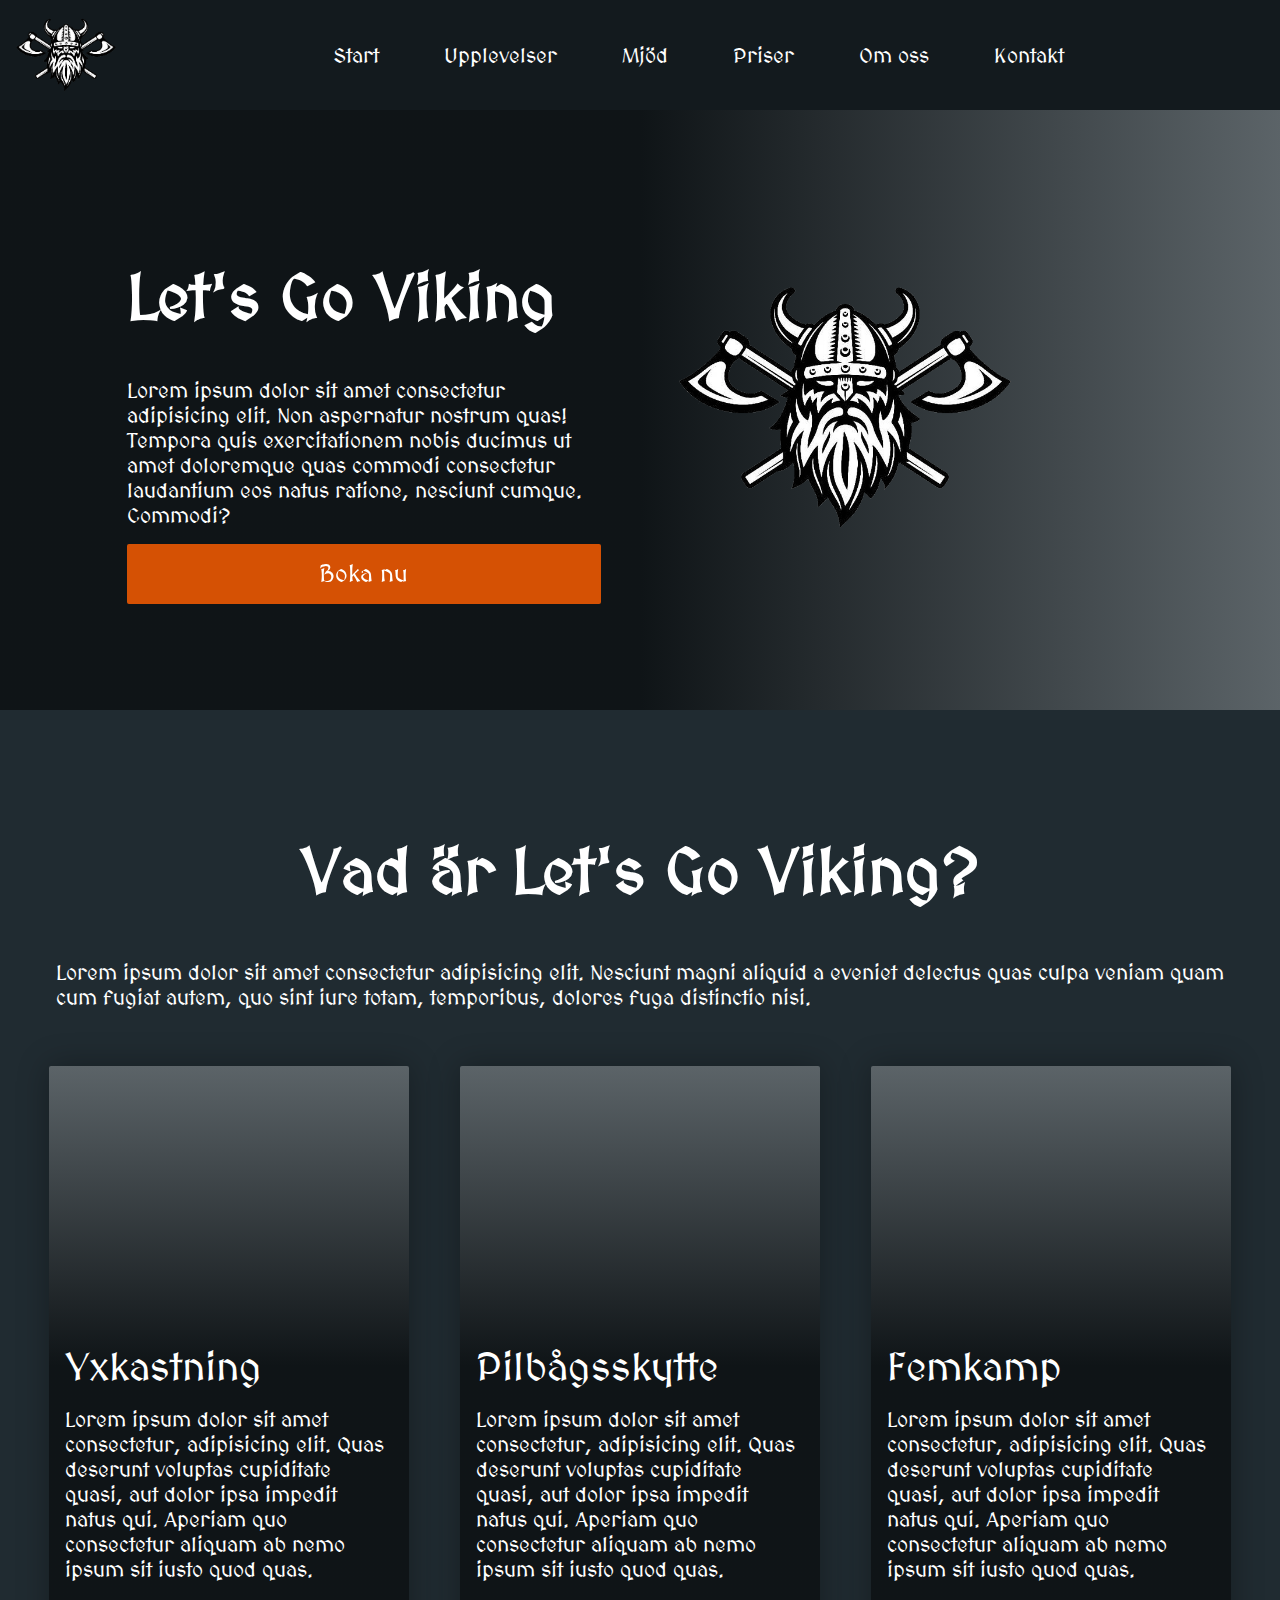
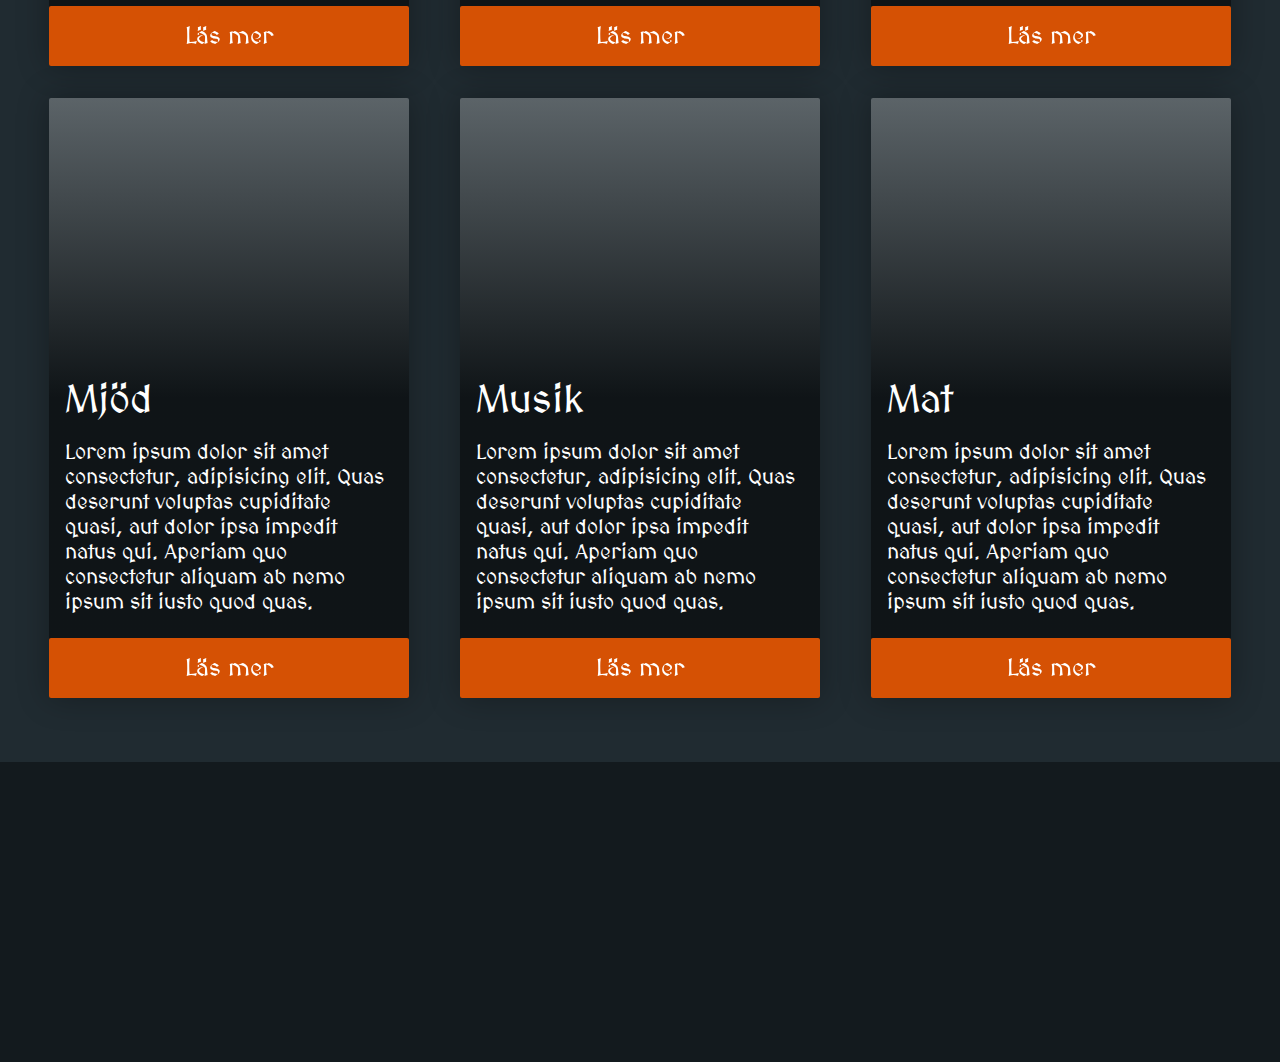
==== index.html @ eeafa361 "cascas" ====
<!DOCTYPE html>
<html lang="en">
<head>
    <meta charset="UTF-8">
    <meta http-equiv="X-UA-Compatible" content="IE=edge">
    <meta name="viewport" content="width=device-width, initial-scale=1.0">
    <link rel="preconnect" href="https://fonts.gstatic.com">
    <link href="https://fonts.googleapis.com/css2?family=Oldenburg&display=swap" rel="stylesheet">
    <link rel="stylesheet" type="text/css" href="//fonts.googleapis.com/css?family=MedievalSharp">
    <link rel="stylesheet" href="style.css">
    <title>Let's Go Viking</title>
</head>
<body>

    <div class="wrapper">
        <section class="mobileMenu">
                <a href="index.html">Start</a>
                <hr/>
                <a href="upplevelser.html">Upplevelser</a>
                <hr/>
                <a href="mjod.html">Mjöd</a>
                <hr/>
                <a href="priser.html">Priser</a>
                <hr/>
                <a href="om_oss.html">Om oss</a>
                <hr/>
                <a href="kontakt.html">Kontakt</a>
                <hr/>
        </section>

        <header>
            <img src="img/menu.png" alt="menu" class="menuIco" id="menuIco">
            <img src="img/logo.png" alt="let's go viking logo">
            <nav>
                <a href="index.html">Start</a>
                <a href="upplevelser.html">Upplevelser</a>
                <a href="mjod.html">Mjöd</a>
                <a href="priser.html">Priser</a>
                <a href="om_oss.html">Om oss</a>
                <a href="kontakt.html">Kontakt</a>
            </nav>
        </header>
        
        <section class="welcome">
            <section class="wCol1">
                <h1>Let's Go Viking</h1>
                <p>Lorem ipsum dolor sit amet consectetur adipisicing elit. Non aspernatur nostrum quas! Tempora quis exercitationem nobis ducimus ut amet doloremque quas commodi consectetur laudantium eos natus ratione, nesciunt cumque. Commodi?</p>
                <a href="kontakt.html">
                    <button class="btn">Boka nu</button>
                </a>
            </section> 
            <section class="wCol2">
                <img src="img/logo.png" alt="logo">
            </section>       
        </section>

        <article>
            <section class="whatIs">
                <h1>Vad är Let's Go Viking?</h1>
                <p>Lorem ipsum dolor sit amet consectetur adipisicing elit. Nesciunt magni aliquid a eveniet delectus quas culpa veniam quam cum fugiat autem, quo sint iure totam, temporibus, dolores fuga distinctio nisi.</p>
            </section>
    
            <section class="cards">
                <section class="card">
                    <h3>Yxkastning</h3>
                    <p>Lorem ipsum dolor sit amet consectetur, adipisicing elit. Quas deserunt voluptas cupiditate quasi, aut dolor ipsa impedit natus qui. Aperiam quo consectetur aliquam ab nemo ipsum sit iusto quod quas.</p>                   
                    <a href="upplevelser.html#yxkastning">
                        <button class="btn btnCards">Läs mer</button>
                    </a>
                </section>

                <section class="card">
                    <h3>Pilbågsskytte</h3>
                    <p>Lorem ipsum dolor sit amet consectetur, adipisicing elit. Quas deserunt voluptas cupiditate quasi, aut dolor ipsa impedit natus qui. Aperiam quo consectetur aliquam ab nemo ipsum sit iusto quod quas.</p>
                    <a href="upplevelser.html#pilbage">
                    <button class="btn btnCards">Läs mer</button>
                    </a>
                </section>

                <section class="card">
                    <h3>Femkamp</h3>
                    <p>Lorem ipsum dolor sit amet consectetur, adipisicing elit. Quas deserunt voluptas cupiditate quasi, aut dolor ipsa impedit natus qui. Aperiam quo consectetur aliquam ab nemo ipsum sit iusto quod quas.</p>
                    <a href="upplevelser.html#femkamp">
                        <button class="btn btnCards">Läs mer</button>
                    </a>
                </section> 

                <section class="card">
                    <h3>Mjöd</h3>
                    <p>Lorem ipsum dolor sit amet consectetur, adipisicing elit. Quas deserunt voluptas cupiditate quasi, aut dolor ipsa impedit natus qui. Aperiam quo consectetur aliquam ab nemo ipsum sit iusto quod quas.</p>
                    <a href="upplevelser.html#mjod">
                        <button class="btn btnCards">Läs mer</button>
                    </a>
                </section> 

                <section class="card">
                    <h3>Musik</h3>
                    <p>Lorem ipsum dolor sit amet consectetur, adipisicing elit. Quas deserunt voluptas cupiditate quasi, aut dolor ipsa impedit natus qui. Aperiam quo consectetur aliquam ab nemo ipsum sit iusto quod quas.</p>
                    <a href="upplevelser.html#musik">
                        <button class="btn btnCards">Läs mer</button>
                    </a>
                </section>

                <section class="card">
                    <h3>Mat</h3>
                    <p>Lorem ipsum dolor sit amet consectetur, adipisicing elit. Quas deserunt voluptas cupiditate quasi, aut dolor ipsa impedit natus qui. Aperiam quo consectetur aliquam ab nemo ipsum sit iusto quod quas.</p>
                    <a href="upplevelser.html#mat">
                        <button class="btn btnCards">Läs mer</button>
                    </a>
                </section>
                
            </section>

        </article>

        <footer>

        </footer>

    </div>
    
</body>
<script src="main.js"></script>
</html>
---- style.css ----
:root{
    --fontColor: brown;
    --menuColor: #131A1E;
    --menuColorHover:#132938;
    --mobileMenu:#132938;
}

html {
    scroll-padding-top: 200px; /* height of sticky header */
  }

h1 {
    font-size: 4rem; 
    font-style: normal; 
    font-variant: normal;
    font-weight: 700; 
    color: white;
}

h3{
    font-size: 2.5rem; 
    font-style: normal; 
    font-variant: normal; 
    font-weight: 400; 
    color: white;
}

h4{
    font-size: 2rem; 
    font-style: normal; 
    font-variant: normal; 
    font-weight: 400; 
    color: white;
}

p {
    font-size: 1.3rem; 
    font-style: normal; 
    font-variant: normal; 
    font-weight: 400; 
    margin: 0rem;
    margin-bottom: 3rem;
    padding-left: 0rem;
    padding-right: 0rem;
    color: white;
}



body{
    /* background-color: rgb(255, 249, 240); */
    background-color:#202b31;
    margin: 0;
    font-family: MedievalSharp; 
    transition: all .5s ease;
}

.wrapper{
    min-height: 100vh;
    max-width: 100%;
    display: flex;
    flex-direction: column;
    box-sizing: border-box;
    transition: all .5s ease;
    justify-content:space-between;
}

article{
    max-width: 1200px;
    margin: 0 auto;
    padding: 2rem;
}

header{
    width: 100%;
    height: 110px;
    background-color: var(--menuColor);
    display: flex;
    align-items: center;
    justify-content: center;
    position: fixed;
    z-index: 9;
    
}

.mobileMenu{
    top: 110px;
    position:fixed;
    width: 300px;
    height: 100%;
    display: none;
    flex-direction: column;
    background-color: var(--mobileMenu);
    padding-top: 2rem;
    box-sizing: border-box;
    gap: 1rem;    
    z-index: 9;
}

.mobileMenu a{
    padding-left: 2rem;
    color: white;
    font-size: 1.3rem;
    text-decoration: none;
}

@-webkit-keyframes slide-right {
    0% { opacity: 0; -webkit-transform: translateX(-100%); }   
  100% { opacity: 1; -webkit-transform: translateX(0); }
}

@-webkit-keyframes slide-left {
    0% { opacity: 0; -webkit-transform: translateX(0); }   
  100% { opacity: 1; -webkit-transform: translateX(-100%); }
}

hr{
    height: 1px;
    width: 90%;
    border: none;
    /* background: var(--menuColor); */
    background-color: rgb(59, 59, 59);
}

.menuIco{
    display: none;
    
}

header img{
    width: 100px;
    margin-left: 1rem;
}

header nav {
    margin-left: auto;
    margin-right: auto;
    gap: 3rem;
    display: block;
}

header nav a{
    color: white;
    text-decoration: none;
    font-size: 1.3rem;
    height: 100%;
    padding: 30px;
    transition: all .5s ease;
}

header nav a:hover{
    background-color: var(--menuColorHover);
}


.welcome{
    margin-top: 110px;
    display: flex;
    align-items: center;
    justify-content: space-evenly;
    box-sizing: border-box;
    padding: 3rem;
    margin-bottom: 3rem;
    background: linear-gradient(90deg, #00000088 50%, #ffffff44 100%),
    url("https://images.unsplash.com/photo-1566840849929-5a60a802788d?ixlib=rb-1.2.1&ixid=MnwxMjA3fDB8MHxwaG90by1wYWdlfHx8fGVufDB8fHx8&auto=format&fit=crop&w=1567&q=80");
    background-size: cover;
    background-position:bottom;
    height: 600px;
}


.welcome p{
    padding-left: 0rem;
    padding-right: 0rem;
    margin: 0;
    margin-bottom: 1rem;
}

.wCol1{
    color: white;
    position: relative;
    flex-basis: 40%;
}

.wCol2{
    position:relative;
    flex-basis: 40%;
}

.btn{
    width: 300px;
    width: 100%;
    height: 60px;
    border: 0;
    padding: 12px 10px;
    outline: none;
    color: #fff;
    font-size: 1.5rem;
    background-color: rgba(255, 94, 0, 0.829);
    background-size:contain;
    background-position: center;
    border-radius: 2px;
    cursor: pointer;
    transform: scale3d(1,1,1);
    transition: all .5s ease;
    font-family: MedievalSharp; 
}

.btn:hover{
    transform: scale(1.1);
}

.btn.btnCards{
    width: 100%;
    margin-top: 1rem;
}

.btn.btnInput{
    margin-top: 2rem;
    height: 70px;
}


.wCol2 img{
    width: 70%;
}

.whatIs{
    display: flex;
    justify-content: center;
    flex-direction: column;
    align-items: center;
    box-sizing: border-box;
}

.cards{
    width: 100%;
    min-height: 100px;
    box-sizing: border-box;
    display: flex;
    flex-wrap: wrap;
    justify-content: space-around;
    gap: 2rem;
    margin-top: 3rem;
}

.card{
    flex-basis: 30%;
    height: 600px;
    background-color: blue;
    padding: 0;
    display: flex;
    flex-direction: column;
    justify-content: flex-end;
    box-sizing: border-box;
    border-radius: 2px;
    color: white;
    background:linear-gradient(360deg, #00000088 50%, #ffffff44 100%), url("https://images.unsplash.com/photo-1615672968910-90f554a4d607?ixlib=rb-1.2.1&ixid=MnwxMjA3fDB8MHxwaG90by1wYWdlfHx8fGVufDB8fHx8&auto=format&fit=crop&w=1957&q=80");
    background-position: center;
    background-size: cover;
    box-shadow: 0 0 2rem rgb(0, 0, 0, 0.3); 
}

.card h3, p{
    padding-left: 0.5rem;
    padding-right: 0.5rem;
    margin: 0.5rem;
}

.uppleverser{
    max-width: 1600px;
    min-height: 200px;
    display: flex;
    flex-wrap: wrap;
    margin: 0 auto;
    margin-top: 3rem;
    box-sizing: border-box;
    padding-left: 2rem;
    padding-right: 2rem;
    gap: 3rem;
}

.upplevelse{
    display: flex;
    width: 100%;
    min-height: 220px;
    gap: 3rem;
}

.upplevelse img{
    width: 150px;
    height: 150px;
}

.upplevelseInfo{
    display: flex;
    flex-direction: column;
    align-items: flex-start;
}

.upplevelseInfo h1{
    margin: 0;
}

.upplevelseInfo p{
    padding-left: 0;
}

.kontakt{
    display: flex;
    width: 500px;
    margin: 0 auto;
    margin-bottom: 5rem;
    background-color: var(--menuColor);
    box-sizing: border-box;
    padding: 2rem;
    flex-direction: column;
}

.kontakt form{
    display: flex;
    flex-direction: column;
    width: 100%;
}

.kontakt form input{
    height: 30px;
}

.kontakt form label{
    margin-top: 1.5rem;
    margin-bottom: 0.5rem;
    color: white;
}

.confirm{
    width: 100%;
    height: 100px;
    background-color: white;
    display: none;
    text-align: center;
    box-sizing: border-box;
    padding-top: 35px;
    margin-top: 2rem;
    transition: all 0.5s ease;
}

.whatIs img{
    width: 70%;
    margin-bottom: 2rem;
}


footer{
    width: 100%;
    height: 300px;
    background-color: var(--menuColor);
    margin-top: 2rem;
    display: flex;
    bottom: 0;
}

@media only screen 
and (min-width : 320px) 
and (max-width : 900px) {
    h1 {
        font-size: 2.9rem; 
        font-style: normal; 
        font-variant: normal;
        font-weight: 700; 
    }
    
    p {
        font-size: 1.3rem; 
        font-style: normal; 
        font-variant: normal; 
        font-weight: 400; 
        margin-bottom: 1rem;
    }
    
    header{
        justify-content: flex-start;
        gap: 1rem;
    }
    
    header nav{
        display: none;
    }

    article{
        padding: 1rem;
    }

    .menuIco{
        display: block;
        width: 50px;
    }

    .welcome{
        flex-direction: column;
        padding: 2rem;
        height: auto;
    }


    .wCol2{
        display: none;
    }

    .whatIs{
        text-align: center;
    }

    .card{
        flex-basis: 100%;
    }

    .uppleverser{
        padding-left: 0;
        padding-right: 0;
    }

    .upplevelse{
        flex-direction: column;
        align-items: center;
        text-align: center;
    }

    .upplevelseInfo{
        align-items: center;
    }

    .kontakt{
        width: 100%;
    }

    .whatIs img{
        width: 100%;
        margin-bottom: 2rem;
    }

    

}
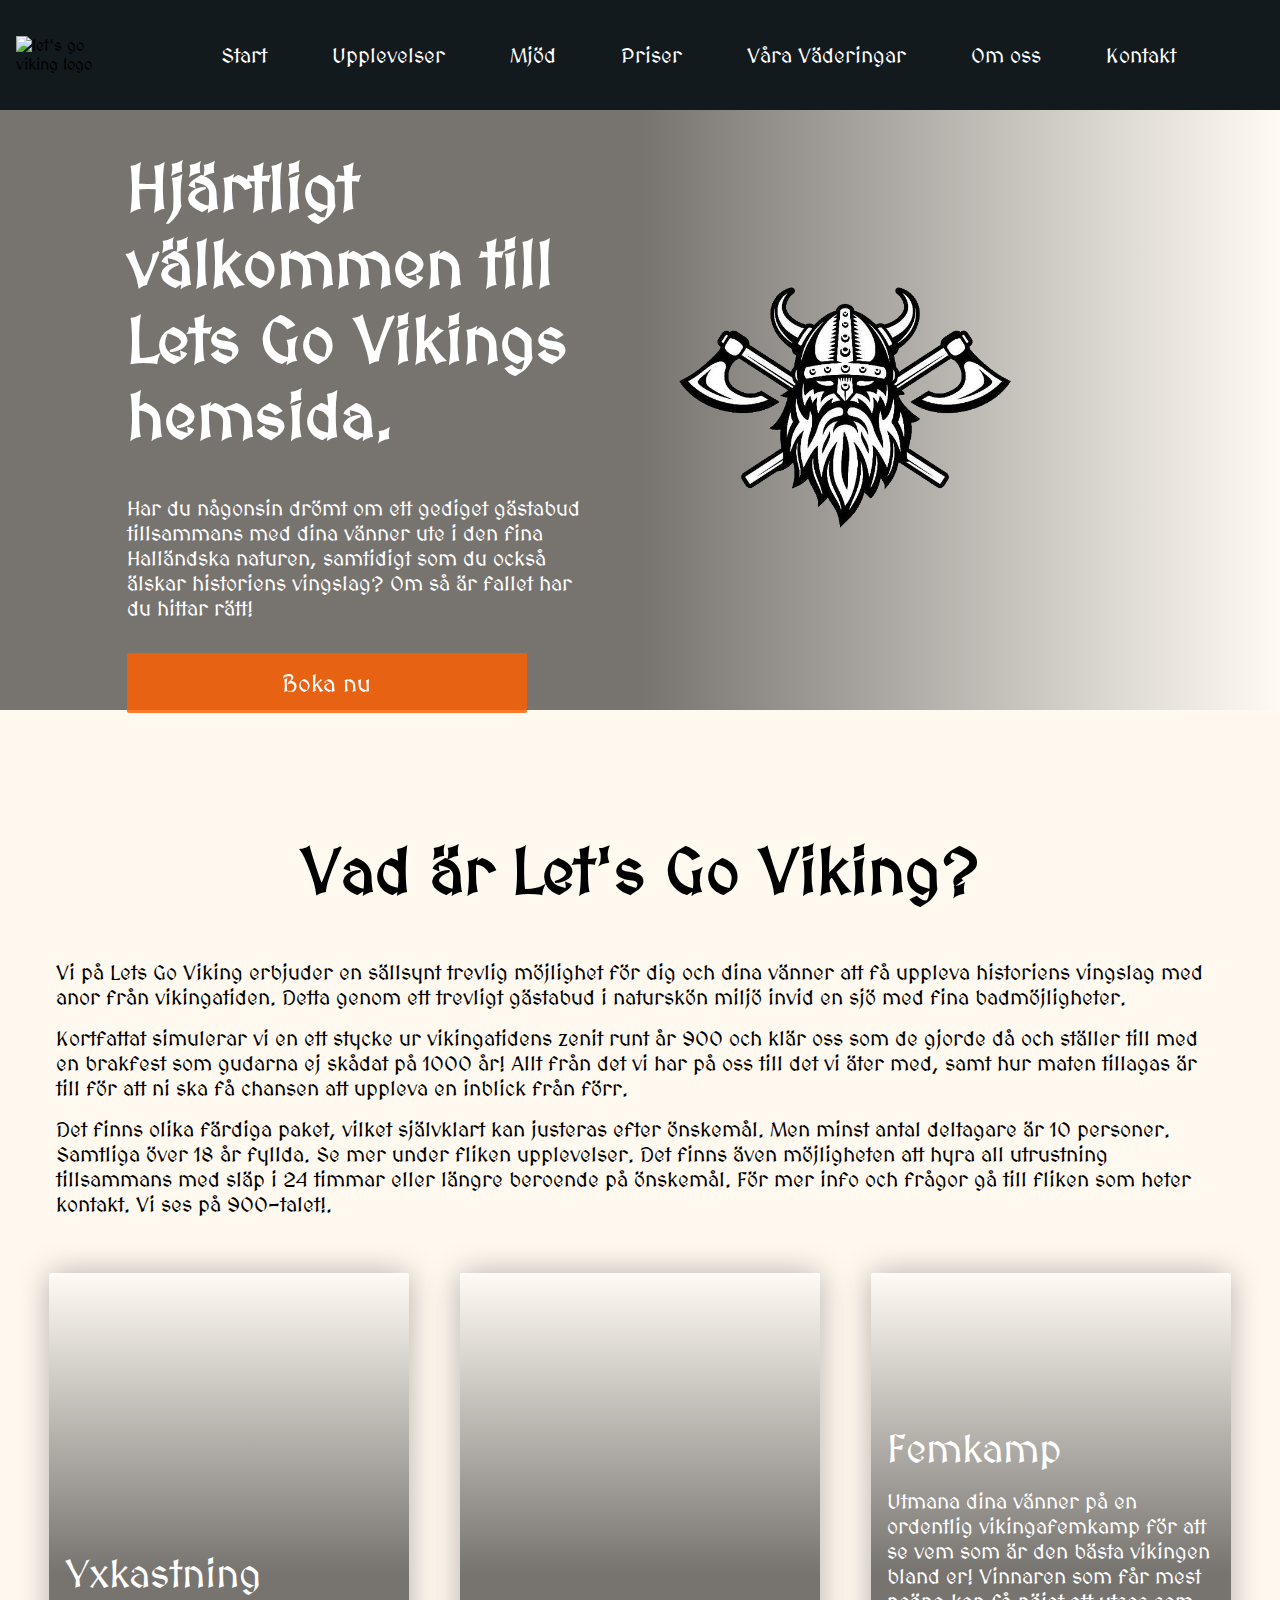
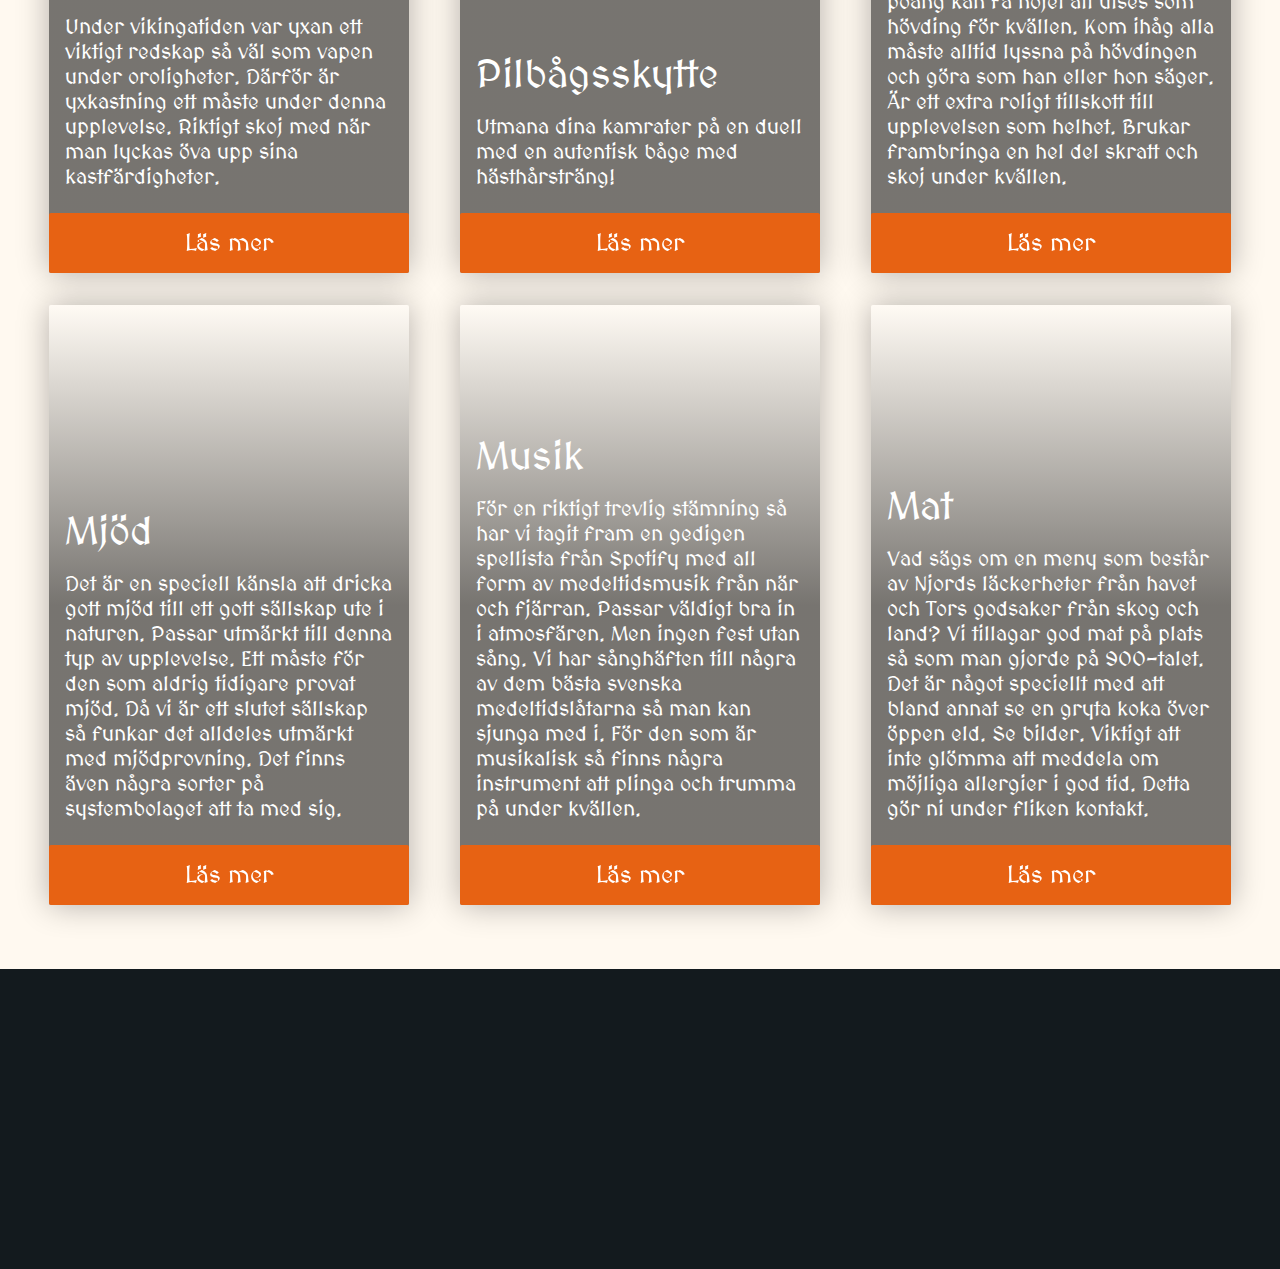
==== commit a689c400: "added texts" ====
--- a/index.html
+++ b/index.html
@@ -14,37 +14,41 @@
 
     <div class="wrapper">
         <section class="mobileMenu">
-                <a href="index.html">Start</a>
-                <hr/>
-                <a href="upplevelser.html">Upplevelser</a>
-                <hr/>
-                <a href="mjod.html">Mjöd</a>
-                <hr/>
-                <a href="priser.html">Priser</a>
-                <hr/>
-                <a href="om_oss.html">Om oss</a>
-                <hr/>
-                <a href="kontakt.html">Kontakt</a>
-                <hr/>
-        </section>
+            <a href="index.html">Start</a>
+            <hr/>
+            <a href="upplevelser.html">Upplevelser</a>
+            <hr/>
+            <a href="mjod.html">Mjöd</a>
+            <hr/>
+            <a href="priser.html">Priser</a>
+            <hr/>
+            <a href="vaderingar.html">Våra Väderingar</a>
+            <hr/>
+            <a href="om_oss.html">Om oss</a>
+            <hr/>
+            <a href="kontakt.html">Kontakt</a>
+            <hr/>
+    </section>
 
-        <header>
-            <img src="img/menu.png" alt="menu" class="menuIco" id="menuIco">
-            <img src="img/logo.png" alt="let's go viking logo">
-            <nav>
-                <a href="index.html">Start</a>
-                <a href="upplevelser.html">Upplevelser</a>
-                <a href="mjod.html">Mjöd</a>
-                <a href="priser.html">Priser</a>
-                <a href="om_oss.html">Om oss</a>
-                <a href="kontakt.html">Kontakt</a>
-            </nav>
-        </header>
+    <header>
+        <img src="img/menu.png" alt="menu" class="menuIco" id="menuIco">
+        <img src="img/LetsGoViking1.pdf" alt="let's go viking logo">
+        <nav>
+            <a href="index.html">Start</a>
+            <a href="upplevelser.html">Upplevelser</a>
+            <a href="mjod.html">Mjöd</a>
+            <a href="priser.html">Priser</a>
+            <a href="vaderingar.html">Våra Väderingar</a>
+            <a href="om_oss.html">Om oss</a>
+            <a href="kontakt.html">Kontakt</a>
+        </nav>
+    </header>
         
         <section class="welcome">
             <section class="wCol1">
-                <h1>Let's Go Viking</h1>
-                <p>Lorem ipsum dolor sit amet consectetur adipisicing elit. Non aspernatur nostrum quas! Tempora quis exercitationem nobis ducimus ut amet doloremque quas commodi consectetur laudantium eos natus ratione, nesciunt cumque. Commodi?</p>
+                <h1>Hjärtligt välkommen till Lets Go Vikings hemsida.</h1>
+                <p>Har du någonsin drömt om ett gediget gästabud tillsammans med dina vänner ute i den fina Halländska naturen, samtidigt som du också älskar historiens vingslag?
+                    Om så är fallet har du hittar rätt!</p>
                 <a href="kontakt.html">
                     <button class="btn">Boka nu</button>
                 </a>
@@ -57,13 +61,32 @@
         <article>
             <section class="whatIs">
                 <h1>Vad är Let's Go Viking?</h1>
-                <p>Lorem ipsum dolor sit amet consectetur adipisicing elit. Nesciunt magni aliquid a eveniet delectus quas culpa veniam quam cum fugiat autem, quo sint iure totam, temporibus, dolores fuga distinctio nisi.</p>
+                <p>
+                    Vi på Lets Go Viking erbjuder en sällsynt trevlig möjlighet för dig och dina vänner att få uppleva historiens vingslag med anor från vikingatiden.
+                    Detta genom ett trevligt gästabud i naturskön miljö invid en sjö med fina badmöjligheter.
+                </p>
+
+                <p>
+                    Kortfattat simulerar vi en ett stycke ur vikingatidens zenit runt år 900 och klär oss som de gjorde då och ställer till med en brakfest som gudarna ej skådat på 1000 år!
+                    Allt från det vi har på oss till det vi äter med, samt hur maten tillagas är till för att ni ska få chansen att uppleva en inblick från förr.
+                </p>
+
+                <p>
+                    Det finns olika färdiga paket, vilket självklart kan justeras efter önskemål.
+                    Men minst antal deltagare är 10 personer. Samtliga över 18 år fyllda.
+                    Se mer under fliken upplevelser.
+                    Det finns även möjligheten att hyra all utrustning tillsammans med släp i 24 timmar eller längre beroende på önskemål.
+                    För mer info och frågor gå till fliken som heter kontakt.
+                    Vi ses på 900-talet!.
+                </p>
+                
+                    
             </section>
     
             <section class="cards">
                 <section class="card">
                     <h3>Yxkastning</h3>
-                    <p>Lorem ipsum dolor sit amet consectetur, adipisicing elit. Quas deserunt voluptas cupiditate quasi, aut dolor ipsa impedit natus qui. Aperiam quo consectetur aliquam ab nemo ipsum sit iusto quod quas.</p>                   
+                    <p>Under vikingatiden var yxan ett viktigt redskap så väl som vapen under oroligheter. Därför är yxkastning ett måste under denna upplevelse. Riktigt skoj med när man lyckas öva upp sina kastfärdigheter.</p>                   
                     <a href="upplevelser.html#yxkastning">
                         <button class="btn btnCards">Läs mer</button>
                     </a>
@@ -71,7 +94,7 @@
 
                 <section class="card">
                     <h3>Pilbågsskytte</h3>
-                    <p>Lorem ipsum dolor sit amet consectetur, adipisicing elit. Quas deserunt voluptas cupiditate quasi, aut dolor ipsa impedit natus qui. Aperiam quo consectetur aliquam ab nemo ipsum sit iusto quod quas.</p>
+                    <p>Utmana dina kamrater på en duell med en autentisk båge med hästhårsträng!</p>
                     <a href="upplevelser.html#pilbage">
                     <button class="btn btnCards">Läs mer</button>
                     </a>
@@ -79,7 +102,8 @@
 
                 <section class="card">
                     <h3>Femkamp</h3>
-                    <p>Lorem ipsum dolor sit amet consectetur, adipisicing elit. Quas deserunt voluptas cupiditate quasi, aut dolor ipsa impedit natus qui. Aperiam quo consectetur aliquam ab nemo ipsum sit iusto quod quas.</p>
+                    <p>Utmana dina vänner på en ordentlig vikingafemkamp för att se vem som är den bästa vikingen bland er! Vinnaren som får mest poäng kan få nöjet att utses som hövding för kvällen. Kom ihåg alla måste alltid lyssna på hövdingen och göra som han eller hon säger.
+                        Är ett extra roligt tillskott till upplevelsen som helhet. Brukar frambringa en hel del skratt och skoj under kvällen.</p>
                     <a href="upplevelser.html#femkamp">
                         <button class="btn btnCards">Läs mer</button>
                     </a>
@@ -87,7 +111,10 @@
 
                 <section class="card">
                     <h3>Mjöd</h3>
-                    <p>Lorem ipsum dolor sit amet consectetur, adipisicing elit. Quas deserunt voluptas cupiditate quasi, aut dolor ipsa impedit natus qui. Aperiam quo consectetur aliquam ab nemo ipsum sit iusto quod quas.</p>
+                    <p>Det är en speciell känsla att dricka gott mjöd till ett gott sällskap ute i naturen. Passar utmärkt till denna typ av upplevelse.
+                        Ett måste för den som aldrig tidigare provat mjöd.
+                        Då vi är ett slutet sällskap så funkar det alldeles utmärkt med mjödprovning.
+                        Det finns även några sorter på systembolaget att ta med sig.</p>
                     <a href="upplevelser.html#mjod">
                         <button class="btn btnCards">Läs mer</button>
                     </a>
@@ -95,7 +122,9 @@
 
                 <section class="card">
                     <h3>Musik</h3>
-                    <p>Lorem ipsum dolor sit amet consectetur, adipisicing elit. Quas deserunt voluptas cupiditate quasi, aut dolor ipsa impedit natus qui. Aperiam quo consectetur aliquam ab nemo ipsum sit iusto quod quas.</p>
+                    <p>För en riktigt trevlig stämning så har vi tagit fram en gedigen spellista från Spotify med all form av medeltidsmusik från när och fjärran. Passar väldigt bra in i atmosfären.
+                        Men ingen fest utan sång. Vi har sånghäften till några av dem bästa svenska medeltidslåtarna så man kan sjunga med i.
+                        För den som är musikalisk så finns några instrument att plinga och trumma på under kvällen.</p>
                     <a href="upplevelser.html#musik">
                         <button class="btn btnCards">Läs mer</button>
                     </a>
@@ -103,7 +132,11 @@
 
                 <section class="card">
                     <h3>Mat</h3>
-                    <p>Lorem ipsum dolor sit amet consectetur, adipisicing elit. Quas deserunt voluptas cupiditate quasi, aut dolor ipsa impedit natus qui. Aperiam quo consectetur aliquam ab nemo ipsum sit iusto quod quas.</p>
+                    <p>Vad sägs om en meny som består av Njords läckerheter från havet och Tors godsaker från skog och land?
+                        Vi tillagar god mat på plats så som man gjorde på 900-talet. Det är något speciellt med att bland annat se en gryta koka över öppen eld.
+                        Se bilder.
+                        Viktigt att inte glömma att meddela om möjliga allergier i god tid.
+                        Detta gör ni under fliken kontakt.</p>
                     <a href="upplevelser.html#mat">
                         <button class="btn btnCards">Läs mer</button>
                     </a>
--- a/style.css
+++ b/style.css
@@ -6,7 +6,7 @@
 }
 
 html {
-    scroll-padding-top: 200px; /* height of sticky header */
+    scroll-padding-top: 200px; 
   }
 
 h1 {
@@ -14,7 +14,6 @@
     font-style: normal; 
     font-variant: normal;
     font-weight: 700; 
-    color: white;
 }
 
 h3{
@@ -22,7 +21,6 @@
     font-style: normal; 
     font-variant: normal; 
     font-weight: 400; 
-    color: white;
 }
 
 h4{
@@ -30,7 +28,6 @@
     font-style: normal; 
     font-variant: normal; 
     font-weight: 400; 
-    color: white;
 }
 
 p {
@@ -42,14 +39,13 @@
     margin-bottom: 3rem;
     padding-left: 0rem;
     padding-right: 0rem;
-    color: white;
 }
 
 
 
 body{
-    /* background-color: rgb(255, 249, 240); */
-    background-color:#202b31;
+    background-color: rgb(255, 249, 240);
+    /* background-color:#202b31; */
     margin: 0;
     font-family: MedievalSharp; 
     transition: all .5s ease;
@@ -57,7 +53,7 @@
 
 .wrapper{
     min-height: 100vh;
-    max-width: 100%;
+    /* max-width: 100%; */
     display: flex;
     flex-direction: column;
     box-sizing: border-box;
@@ -165,7 +161,7 @@
     url("https://images.unsplash.com/photo-1566840849929-5a60a802788d?ixlib=rb-1.2.1&ixid=MnwxMjA3fDB8MHxwaG90by1wYWdlfHx8fGVufDB8fHx8&auto=format&fit=crop&w=1567&q=80");
     background-size: cover;
     background-position:bottom;
-    height: 600px;
+    max-height: 600px;
 }
 
 
@@ -188,8 +184,7 @@
 }
 
 .btn{
-    width: 300px;
-    width: 100%;
+    width: 400px;
     height: 60px;
     border: 0;
     padding: 12px 10px;
@@ -204,6 +199,7 @@
     transform: scale3d(1,1,1);
     transition: all .5s ease;
     font-family: MedievalSharp; 
+    margin-top: 1rem;
 }
 
 .btn:hover{
@@ -218,6 +214,7 @@
 .btn.btnInput{
     margin-top: 2rem;
     height: 70px;
+    width: 100%;
 }
 
 
@@ -310,7 +307,7 @@
     display: flex;
     width: 500px;
     margin: 0 auto;
-    margin-bottom: 5rem;
+    margin-bottom: 1rem;
     background-color: var(--menuColor);
     box-sizing: border-box;
     padding: 2rem;
@@ -334,14 +331,15 @@
 }
 
 .confirm{
-    width: 100%;
+    margin: 0 auto;
+    width: 500px;
     height: 100px;
     background-color: white;
     display: none;
     text-align: center;
     box-sizing: border-box;
     padding-top: 35px;
-    margin-top: 2rem;
+    margin-bottom: 2rem;
     transition: all 0.5s ease;
 }
 
@@ -391,17 +389,19 @@
         padding: 1rem;
     }
 
+    .btn{
+        width: 100%;
+    }
+
     .menuIco{
         display: block;
         width: 50px;
     }
 
     .welcome{
-        flex-direction: column;
-        padding: 2rem;
-        height: auto;
-    }
-
+        flex-direction: column; 
+         padding: 2rem; 
+    }
 
     .wCol2{
         display: none;
@@ -434,6 +434,10 @@
         width: 100%;
     }
 
+    .confirm{
+        width: 100%;
+    }
+
     .whatIs img{
         width: 100%;
         margin-bottom: 2rem;
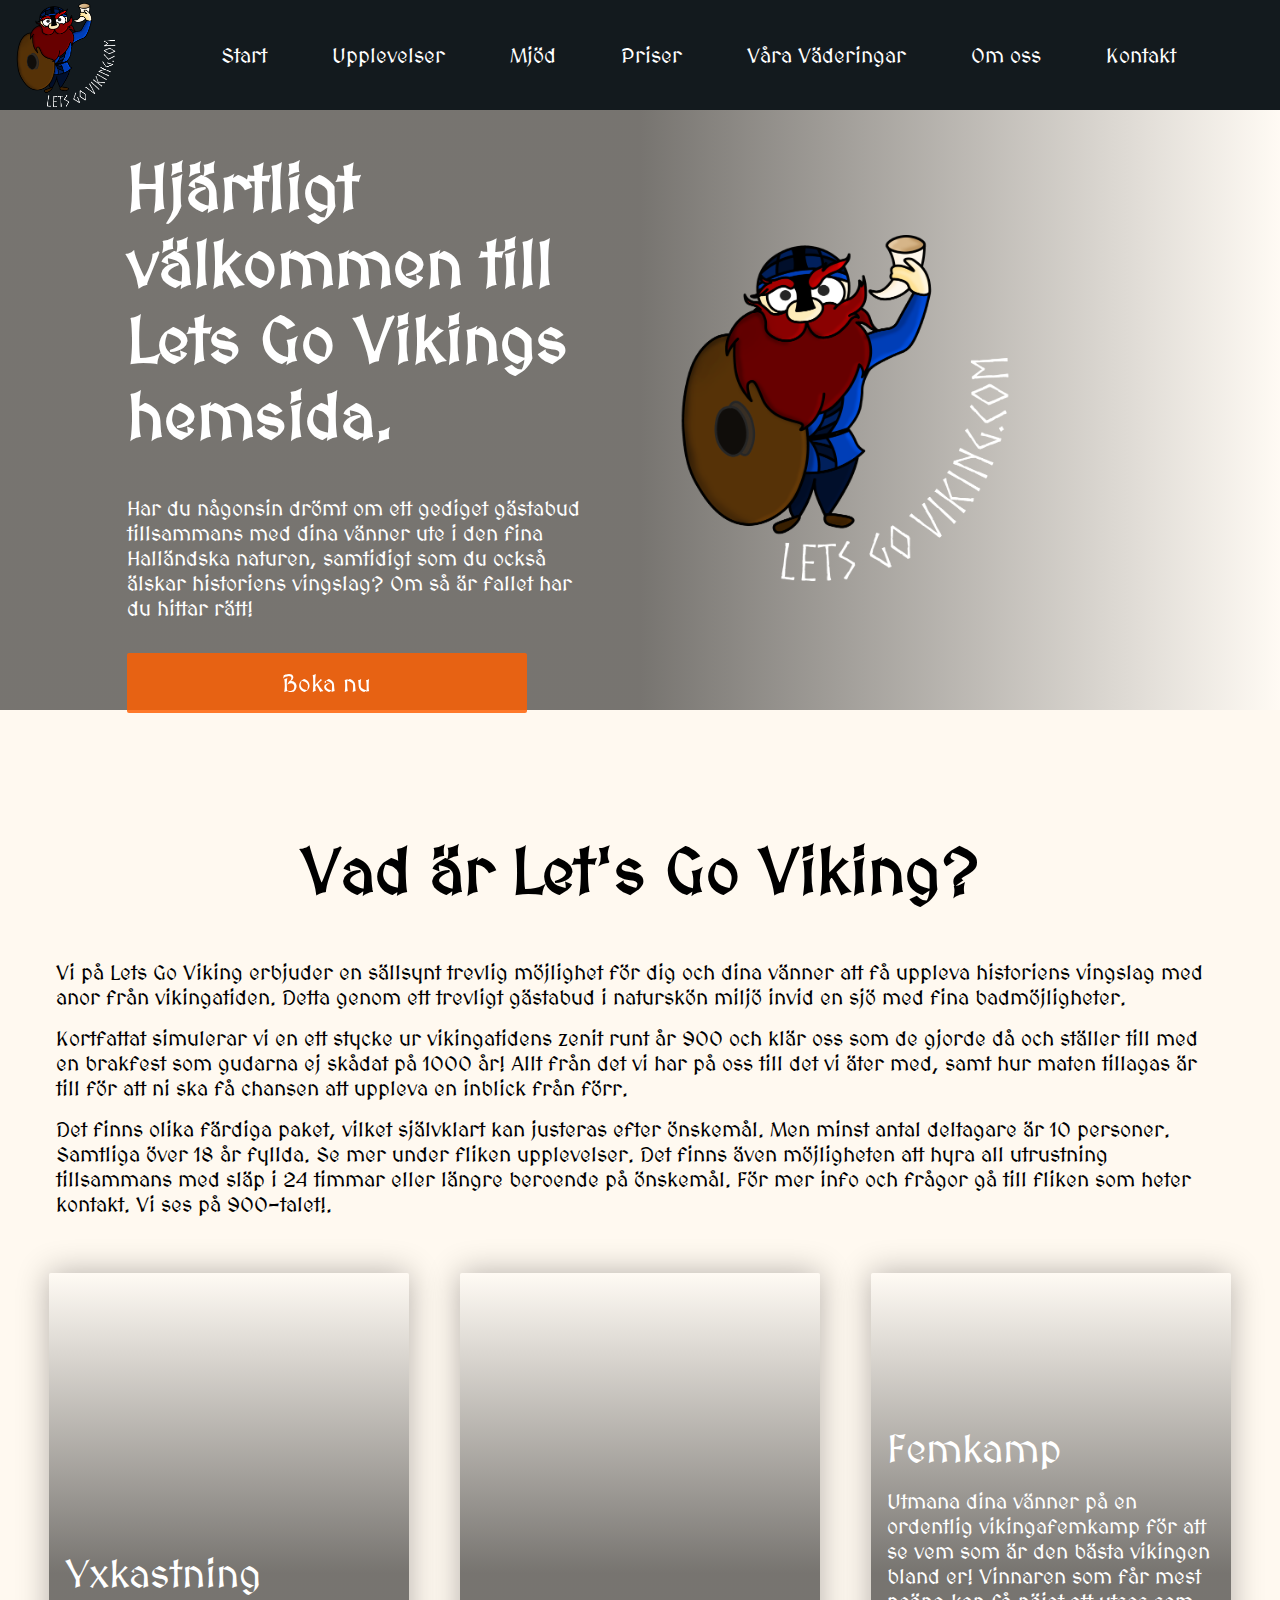
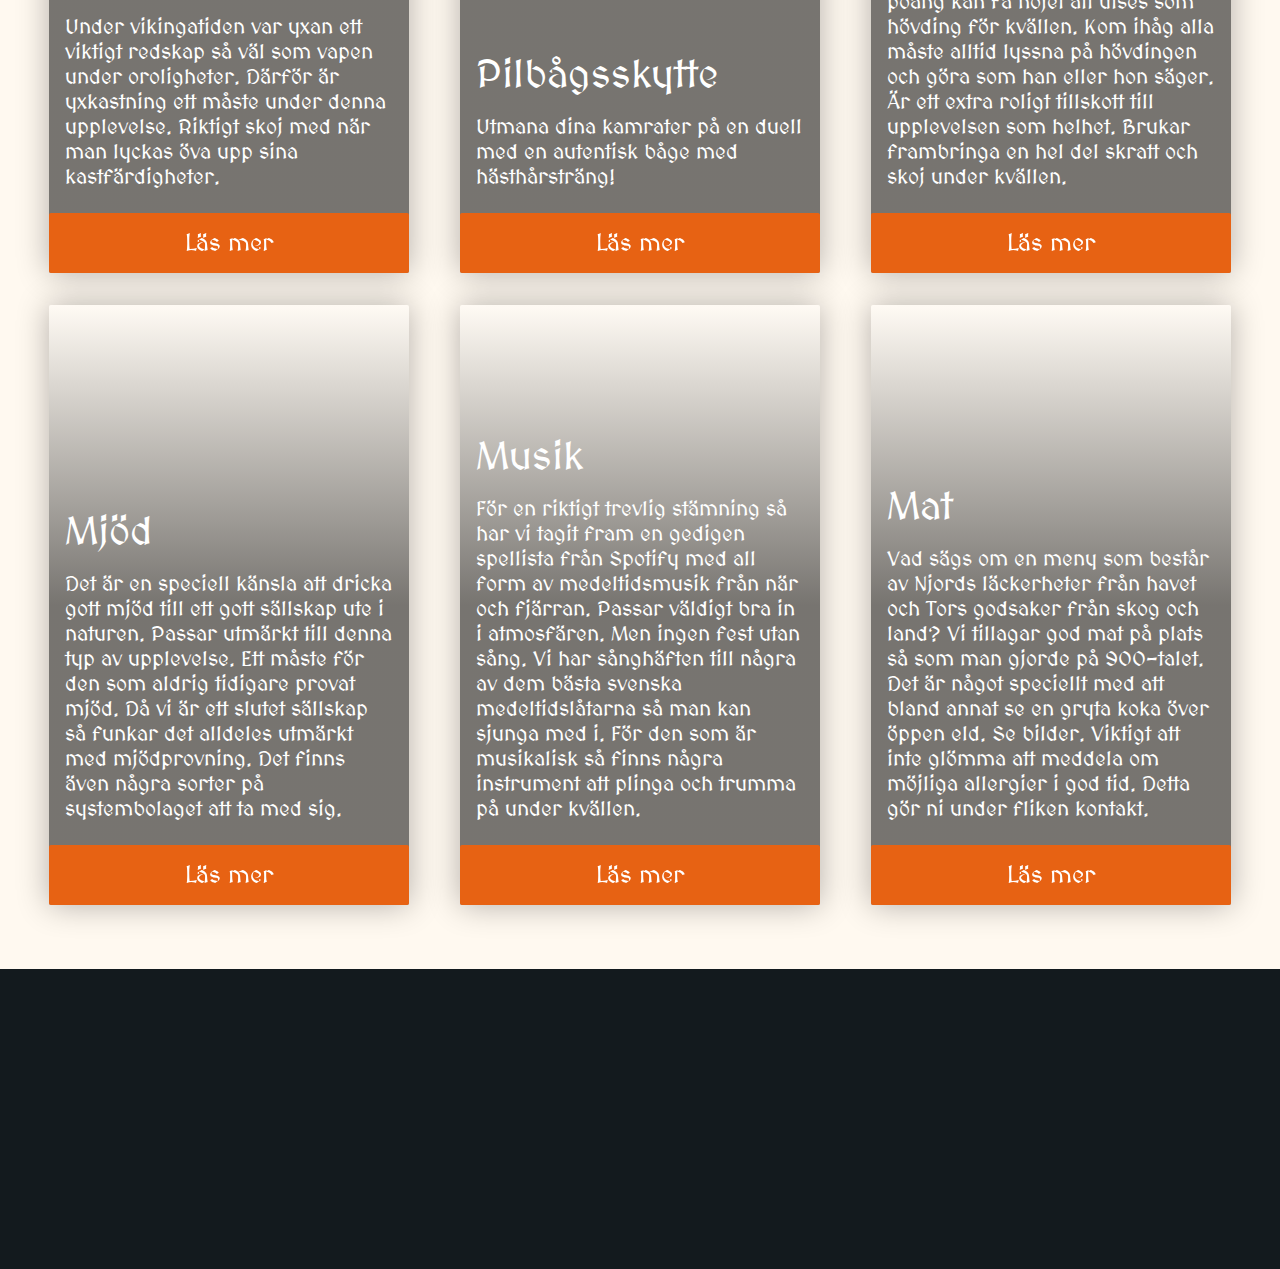
==== commit e60ea3a1: "new logo" ====
--- a/index.html
+++ b/index.html
@@ -32,7 +32,7 @@
 
     <header>
         <img src="img/menu.png" alt="menu" class="menuIco" id="menuIco">
-        <img src="img/LetsGoViking1.pdf" alt="let's go viking logo">
+        <img src="img/logo.png" alt="let's go viking logo">
         <nav>
             <a href="index.html">Start</a>
             <a href="upplevelser.html">Upplevelser</a>
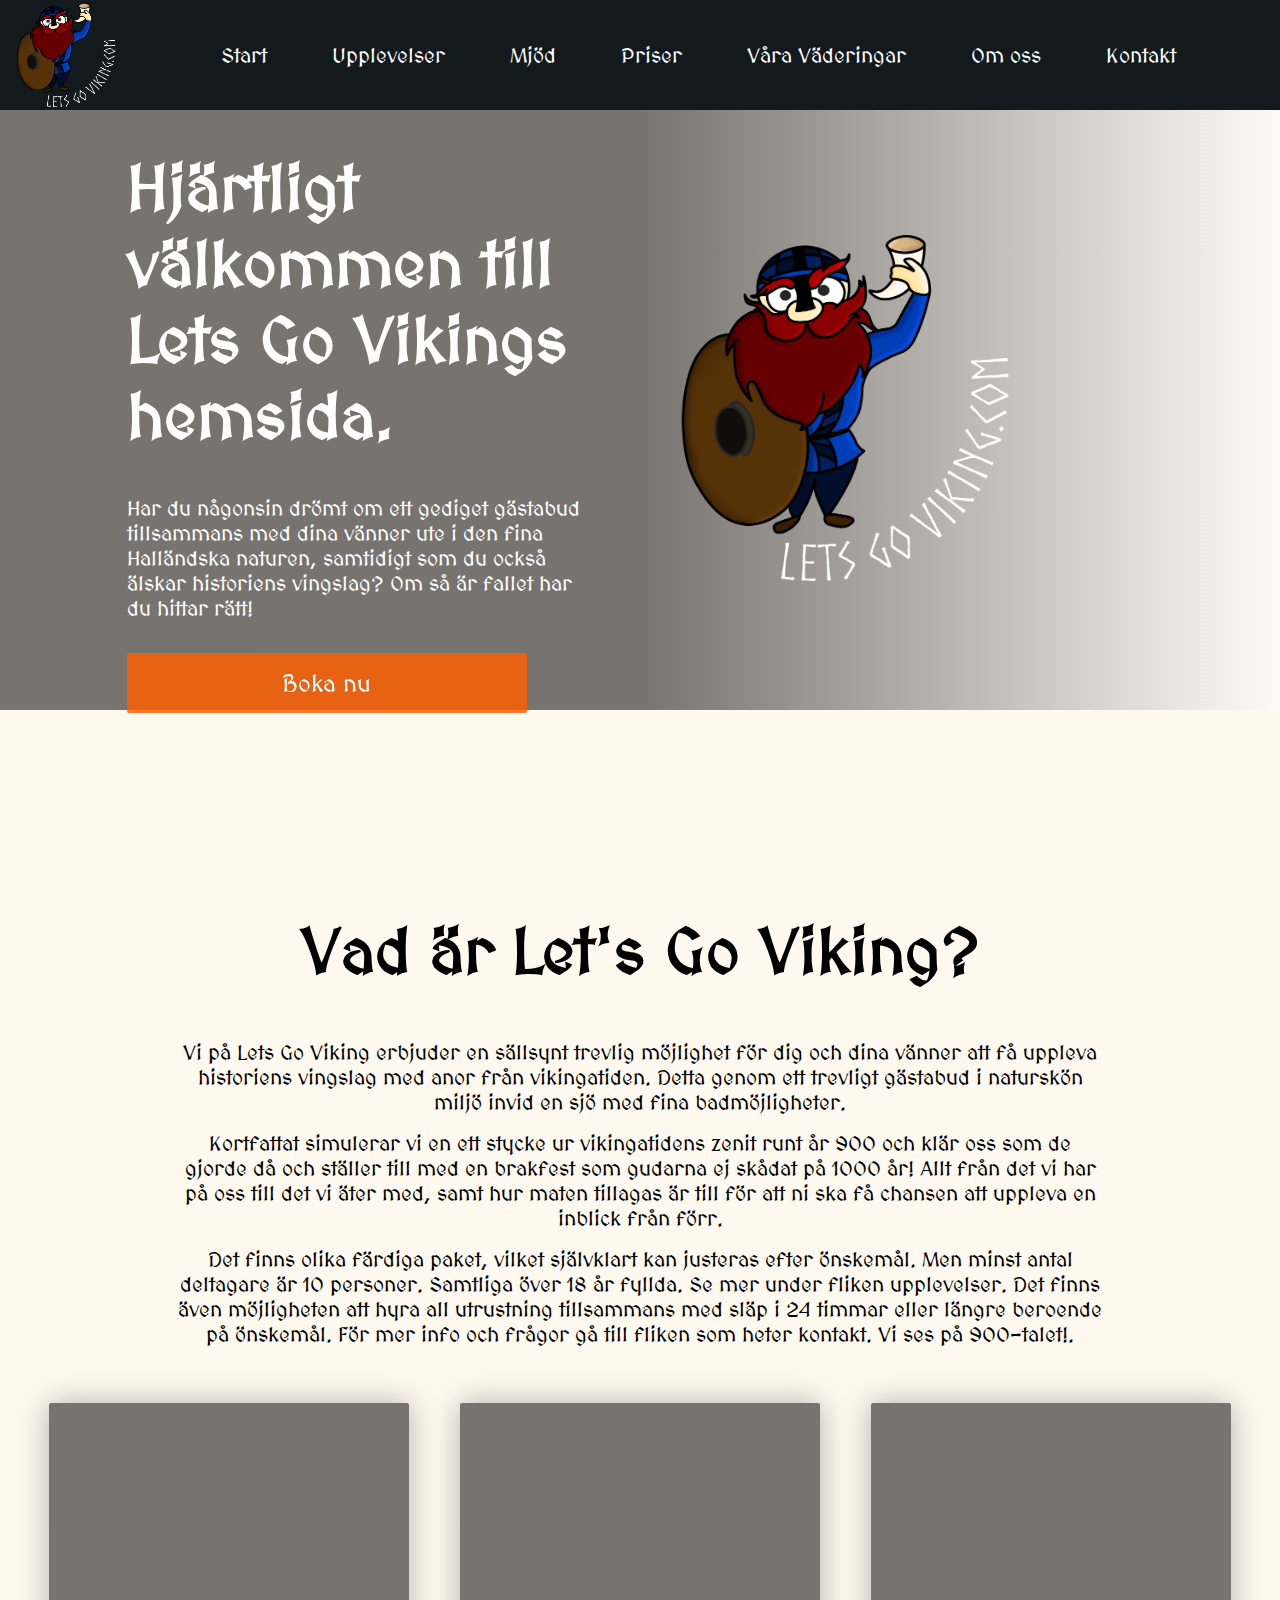
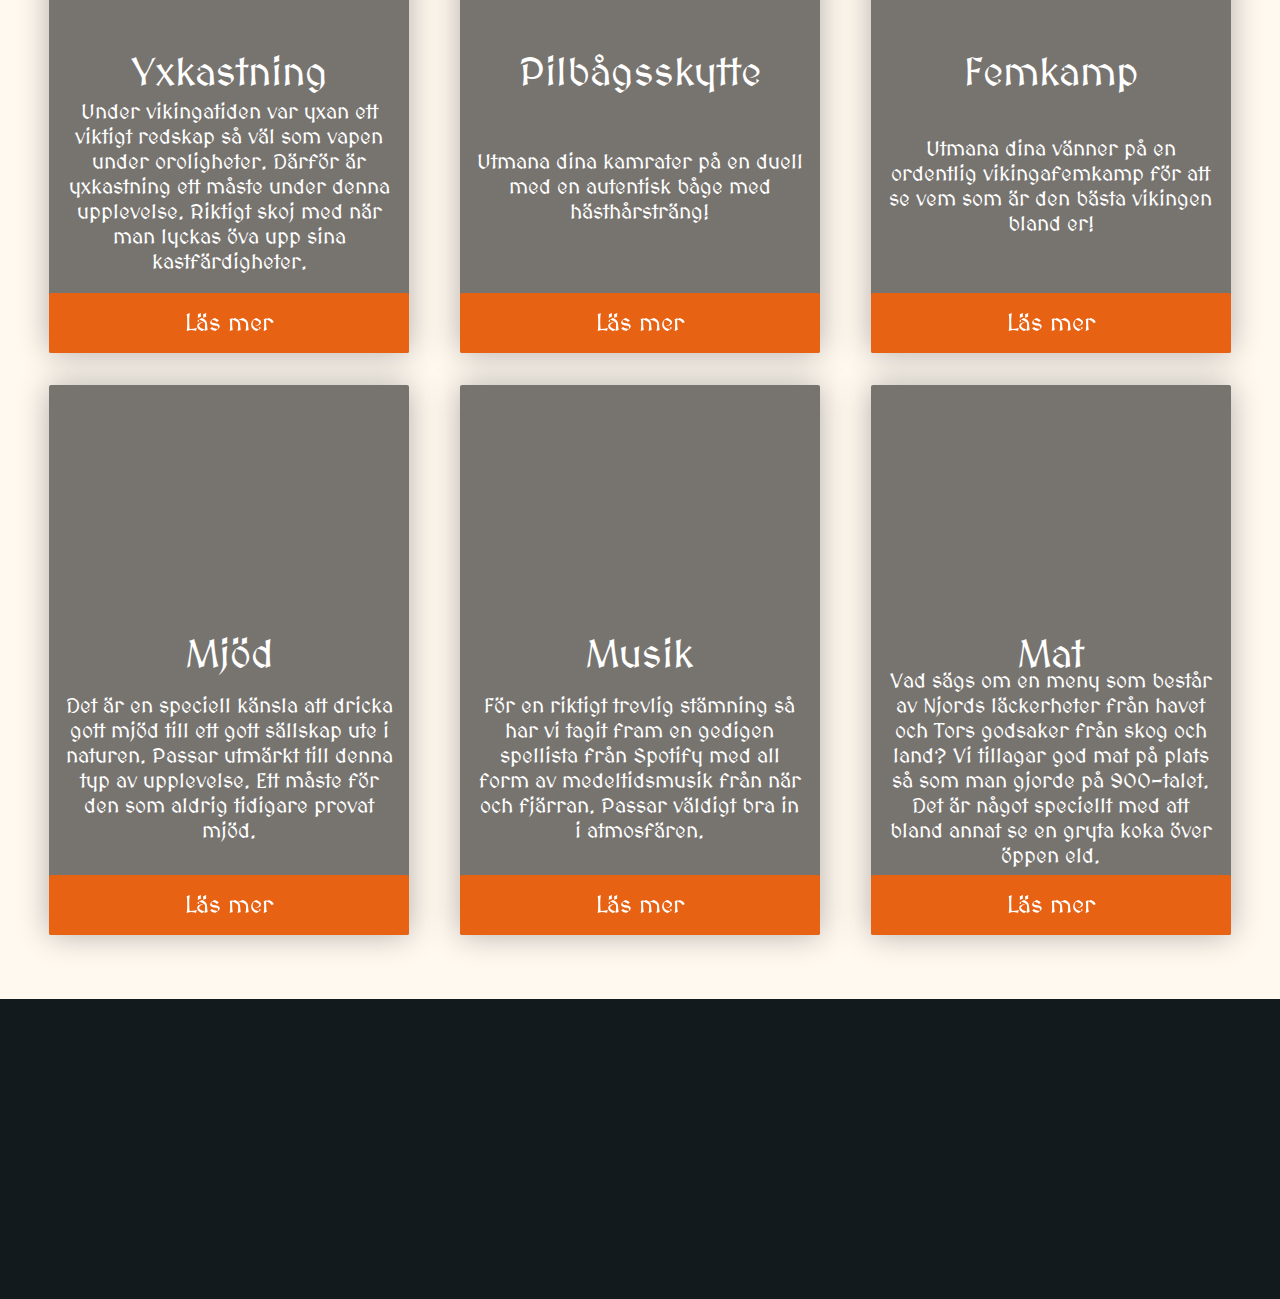
==== commit c5e4c1bd: "chaaanges maan" ====
--- a/index.html
+++ b/index.html
@@ -86,7 +86,9 @@
             <section class="cards">
                 <section class="card">
                     <h3>Yxkastning</h3>
-                    <p>Under vikingatiden var yxan ett viktigt redskap så väl som vapen under oroligheter. Därför är yxkastning ett måste under denna upplevelse. Riktigt skoj med när man lyckas öva upp sina kastfärdigheter.</p>                   
+                    <section class="cardText">
+                        <p>Under vikingatiden var yxan ett viktigt redskap så väl som vapen under oroligheter. Därför är yxkastning ett måste under denna upplevelse. Riktigt skoj med när man lyckas öva upp sina kastfärdigheter.</p>                   
+                    </section>
                     <a href="upplevelser.html#yxkastning">
                         <button class="btn btnCards">Läs mer</button>
                     </a>
@@ -94,7 +96,11 @@
 
                 <section class="card">
                     <h3>Pilbågsskytte</h3>
-                    <p>Utmana dina kamrater på en duell med en autentisk båge med hästhårsträng!</p>
+                    <section class="cardText">
+                        <p>
+                            Utmana dina kamrater på en duell med en autentisk båge med hästhårsträng!
+                        </p>
+                    </section>
                     <a href="upplevelser.html#pilbage">
                     <button class="btn btnCards">Läs mer</button>
                     </a>
@@ -102,8 +108,11 @@
 
                 <section class="card">
                     <h3>Femkamp</h3>
-                    <p>Utmana dina vänner på en ordentlig vikingafemkamp för att se vem som är den bästa vikingen bland er! Vinnaren som får mest poäng kan få nöjet att utses som hövding för kvällen. Kom ihåg alla måste alltid lyssna på hövdingen och göra som han eller hon säger.
-                        Är ett extra roligt tillskott till upplevelsen som helhet. Brukar frambringa en hel del skratt och skoj under kvällen.</p>
+                    <section class="cardText">
+                        <p>
+                            Utmana dina vänner på en ordentlig vikingafemkamp för att se vem som är den bästa vikingen bland er!</p>
+
+                    </section>
                     <a href="upplevelser.html#femkamp">
                         <button class="btn btnCards">Läs mer</button>
                     </a>
@@ -111,10 +120,11 @@
 
                 <section class="card">
                     <h3>Mjöd</h3>
-                    <p>Det är en speciell känsla att dricka gott mjöd till ett gott sällskap ute i naturen. Passar utmärkt till denna typ av upplevelse.
-                        Ett måste för den som aldrig tidigare provat mjöd.
-                        Då vi är ett slutet sällskap så funkar det alldeles utmärkt med mjödprovning.
-                        Det finns även några sorter på systembolaget att ta med sig.</p>
+                    <section class="cardText">
+                        <p>Det är en speciell känsla att dricka gott mjöd till ett gott sällskap ute i naturen. Passar utmärkt till denna typ av upplevelse.
+                            Ett måste för den som aldrig tidigare provat mjöd.
+                           </p>
+                    </section>
                     <a href="upplevelser.html#mjod">
                         <button class="btn btnCards">Läs mer</button>
                     </a>
@@ -122,9 +132,10 @@
 
                 <section class="card">
                     <h3>Musik</h3>
-                    <p>För en riktigt trevlig stämning så har vi tagit fram en gedigen spellista från Spotify med all form av medeltidsmusik från när och fjärran. Passar väldigt bra in i atmosfären.
-                        Men ingen fest utan sång. Vi har sånghäften till några av dem bästa svenska medeltidslåtarna så man kan sjunga med i.
-                        För den som är musikalisk så finns några instrument att plinga och trumma på under kvällen.</p>
+                    <section class="cardText">
+                        <p>För en riktigt trevlig stämning så har vi tagit fram en gedigen spellista från Spotify med all form av medeltidsmusik från när och fjärran. Passar väldigt bra in i atmosfären.
+                           </p>
+                    </section>
                     <a href="upplevelser.html#musik">
                         <button class="btn btnCards">Läs mer</button>
                     </a>
@@ -132,11 +143,11 @@
 
                 <section class="card">
                     <h3>Mat</h3>
-                    <p>Vad sägs om en meny som består av Njords läckerheter från havet och Tors godsaker från skog och land?
-                        Vi tillagar god mat på plats så som man gjorde på 900-talet. Det är något speciellt med att bland annat se en gryta koka över öppen eld.
-                        Se bilder.
-                        Viktigt att inte glömma att meddela om möjliga allergier i god tid.
-                        Detta gör ni under fliken kontakt.</p>
+                    <section class="cardText">
+                        <p>Vad sägs om en meny som består av Njords läckerheter från havet och Tors godsaker från skog och land?
+                            Vi tillagar god mat på plats så som man gjorde på 900-talet. Det är något speciellt med att bland annat se en gryta koka över öppen eld.
+                        </p>
+                    </section>
                     <a href="upplevelser.html#mat">
                         <button class="btn btnCards">Läs mer</button>
                     </a>
--- a/style.css
+++ b/style.css
@@ -3,10 +3,16 @@
     --menuColor: #131A1E;
     --menuColorHover:#132938;
     --mobileMenu:#132938;
+    
+}
+
+a {
+    text-decoration: none;
 }
 
 html {
     scroll-padding-top: 200px; 
+    
   }
 
 h1 {
@@ -176,6 +182,10 @@
     color: white;
     position: relative;
     flex-basis: 40%;
+}
+
+.wCol1 p{
+    text-align: start;
 }
 
 .wCol2{
@@ -228,6 +238,7 @@
     flex-direction: column;
     align-items: center;
     box-sizing: border-box;
+    margin-top: 5rem;
 }
 
 .cards{
@@ -243,7 +254,7 @@
 
 .card{
     flex-basis: 30%;
-    height: 600px;
+    height: 550px;
     background-color: blue;
     padding: 0;
     display: flex;
@@ -252,7 +263,7 @@
     box-sizing: border-box;
     border-radius: 2px;
     color: white;
-    background:linear-gradient(360deg, #00000088 50%, #ffffff44 100%), url("https://images.unsplash.com/photo-1615672968910-90f554a4d607?ixlib=rb-1.2.1&ixid=MnwxMjA3fDB8MHxwaG90by1wYWdlfHx8fGVufDB8fHx8&auto=format&fit=crop&w=1957&q=80");
+    background:linear-gradient(0deg, #00000088 100%, #ffffff44 10%), url("https://images.unsplash.com/photo-1615672968910-90f554a4d607?ixlib=rb-1.2.1&ixid=MnwxMjA3fDB8MHxwaG90by1wYWdlfHx8fGVufDB8fHx8&auto=format&fit=crop&w=1957&q=80");
     background-position: center;
     background-size: cover;
     box-shadow: 0 0 2rem rgb(0, 0, 0, 0.3); 
@@ -262,7 +273,22 @@
     padding-left: 0.5rem;
     padding-right: 0.5rem;
     margin: 0.5rem;
-}
+    text-align: center;
+    
+}
+
+.cardText{
+    height: 30%;
+    display: flex;
+    align-items: center;
+    margin-bottom: 0.5rem;
+    
+}
+
+/* .card h3{
+    text-align: center;
+    background-color: black;
+} */
 
 .uppleverser{
     max-width: 1600px;
@@ -301,6 +327,7 @@
 
 .upplevelseInfo p{
     padding-left: 0;
+    margin-top: 2rem;
 }
 
 .kontakt{
@@ -346,6 +373,12 @@
 .whatIs img{
     width: 70%;
     margin-bottom: 2rem;
+}
+
+.whatIs p{
+    text-align: center;
+    padding-left: 8rem;
+    padding-right: 8rem;
 }
 
 
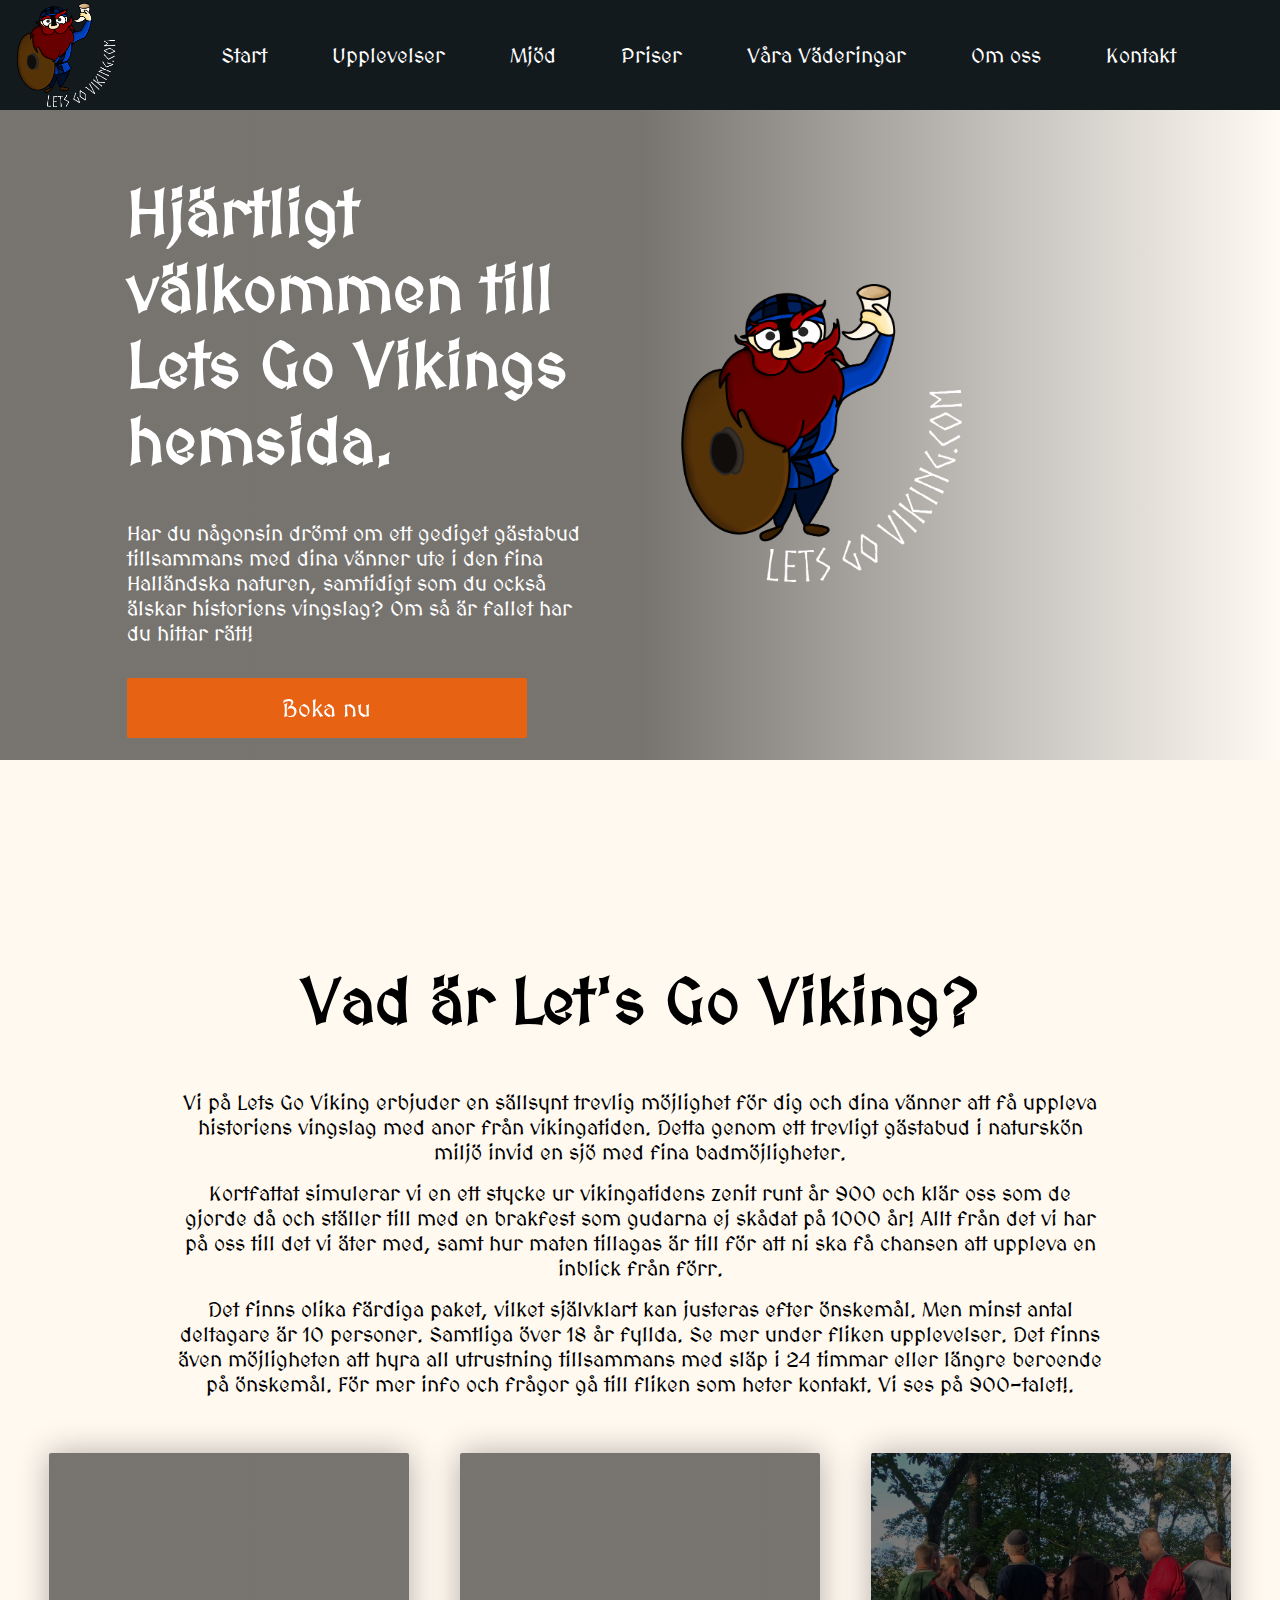
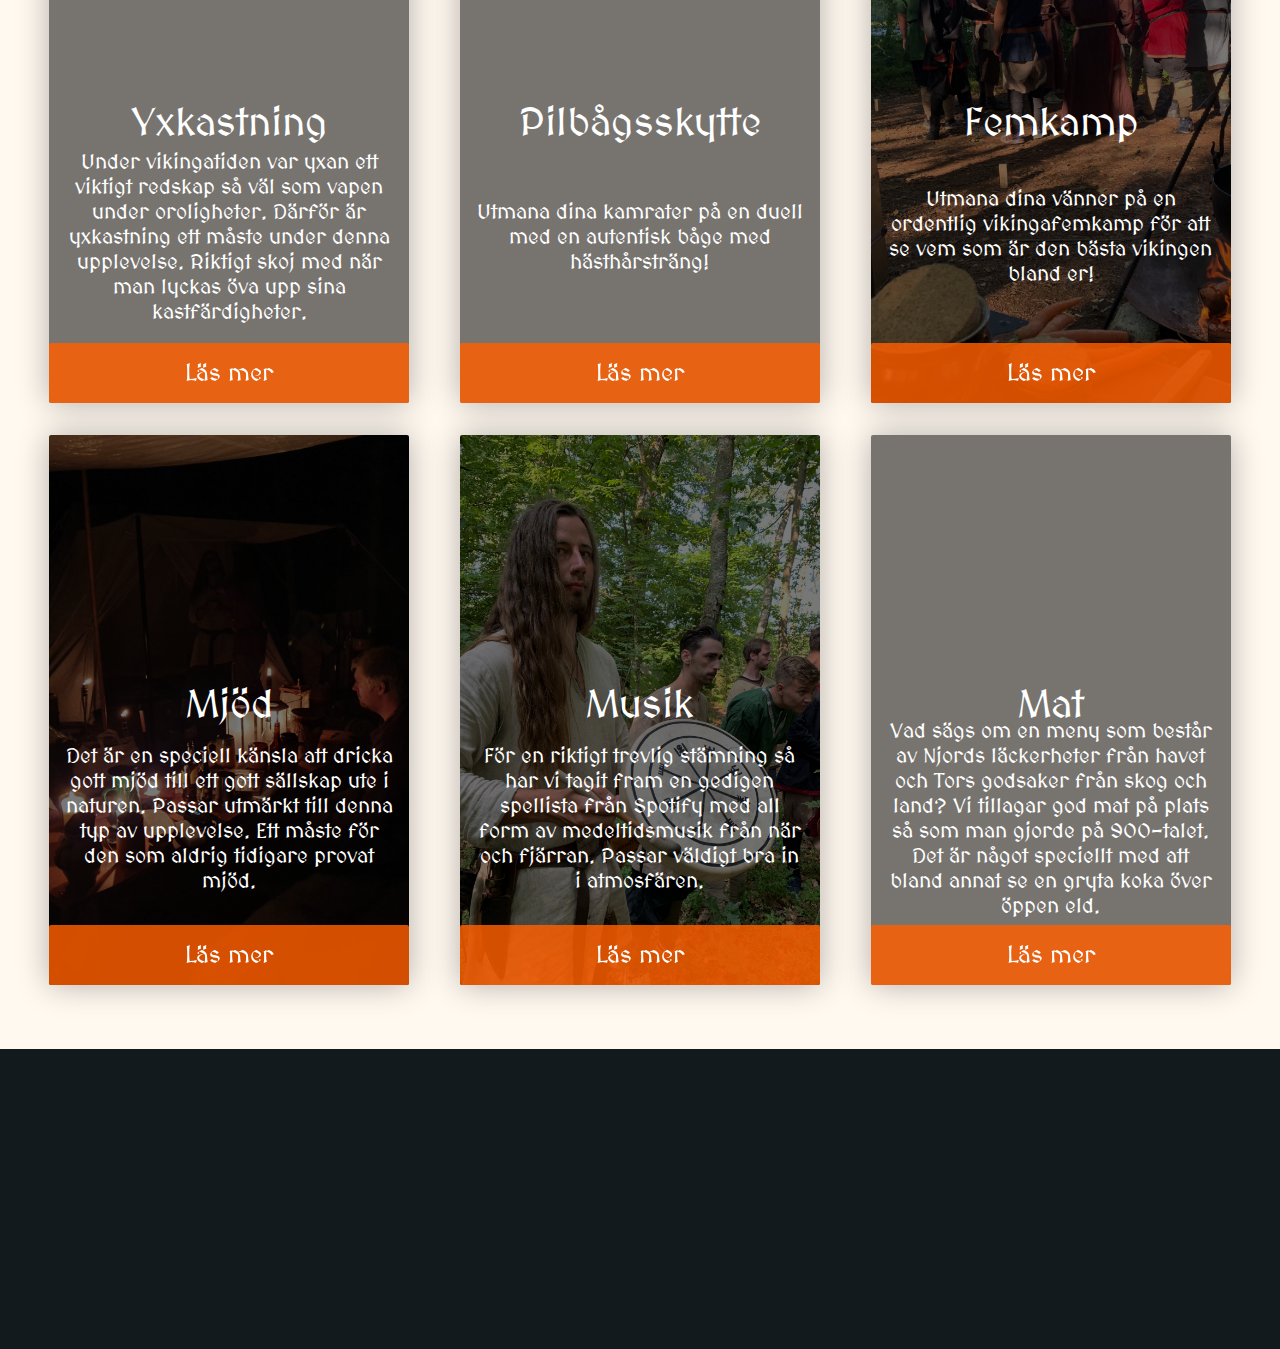
==== commit 5fd3a7b6: "new stuffs" ====
--- a/index.html
+++ b/index.html
@@ -84,7 +84,7 @@
             </section>
     
             <section class="cards">
-                <section class="card">
+                <section class="card yxkastning">
                     <h3>Yxkastning</h3>
                     <section class="cardText">
                         <p>Under vikingatiden var yxan ett viktigt redskap så väl som vapen under oroligheter. Därför är yxkastning ett måste under denna upplevelse. Riktigt skoj med när man lyckas öva upp sina kastfärdigheter.</p>                   
@@ -94,7 +94,7 @@
                     </a>
                 </section>
 
-                <section class="card">
+                <section class="card pilbagsskytte">
                     <h3>Pilbågsskytte</h3>
                     <section class="cardText">
                         <p>
@@ -106,7 +106,7 @@
                     </a>
                 </section>
 
-                <section class="card">
+                <section class="card femkamp">
                     <h3>Femkamp</h3>
                     <section class="cardText">
                         <p>
@@ -118,7 +118,7 @@
                     </a>
                 </section> 
 
-                <section class="card">
+                <section class="card mjod">
                     <h3>Mjöd</h3>
                     <section class="cardText">
                         <p>Det är en speciell känsla att dricka gott mjöd till ett gott sällskap ute i naturen. Passar utmärkt till denna typ av upplevelse.
@@ -130,7 +130,7 @@
                     </a>
                 </section> 
 
-                <section class="card">
+                <section class="card musik">
                     <h3>Musik</h3>
                     <section class="cardText">
                         <p>För en riktigt trevlig stämning så har vi tagit fram en gedigen spellista från Spotify med all form av medeltidsmusik från när och fjärran. Passar väldigt bra in i atmosfären.
@@ -141,7 +141,7 @@
                     </a>
                 </section>
 
-                <section class="card">
+                <section class="card mat">
                     <h3>Mat</h3>
                     <section class="cardText">
                         <p>Vad sägs om en meny som består av Njords läckerheter från havet och Tors godsaker från skog och land?
--- a/style.css
+++ b/style.css
@@ -164,10 +164,11 @@
     padding: 3rem;
     margin-bottom: 3rem;
     background: linear-gradient(90deg, #00000088 50%, #ffffff44 100%),
+    /* url("img/DSC_0099.jpg"); */
     url("https://images.unsplash.com/photo-1566840849929-5a60a802788d?ixlib=rb-1.2.1&ixid=MnwxMjA3fDB8MHxwaG90by1wYWdlfHx8fGVufDB8fHx8&auto=format&fit=crop&w=1567&q=80");
     background-size: cover;
     background-position:bottom;
-    max-height: 600px;
+    max-height: 650px;
 }
 
 
@@ -189,8 +190,13 @@
 }
 
 .wCol2{
+    
     position:relative;
     flex-basis: 40%;
+}
+
+.wCol2 img{
+    width: 60%;
 }
 
 .btn{
@@ -228,9 +234,6 @@
 }
 
 
-.wCol2 img{
-    width: 70%;
-}
 
 .whatIs{
     display: flex;
@@ -263,10 +266,46 @@
     box-sizing: border-box;
     border-radius: 2px;
     color: white;
-    background:linear-gradient(0deg, #00000088 100%, #ffffff44 10%), url("https://images.unsplash.com/photo-1615672968910-90f554a4d607?ixlib=rb-1.2.1&ixid=MnwxMjA3fDB8MHxwaG90by1wYWdlfHx8fGVufDB8fHx8&auto=format&fit=crop&w=1957&q=80");
+    /* background:linear-gradient(0deg, #00000088 100%, #ffffff44 10%), url("https://images.unsplash.com/photo-1615672968910-90f554a4d607?ixlib=rb-1.2.1&ixid=MnwxMjA3fDB8MHxwaG90by1wYWdlfHx8fGVufDB8fHx8&auto=format&fit=crop&w=1957&q=80"); */
     background-position: center;
     background-size: cover;
     box-shadow: 0 0 2rem rgb(0, 0, 0, 0.3); 
+}
+
+.card.yxkastning{
+    background:linear-gradient(0deg, #00000088 100%, #ffffff44 10%), url("img/images/yxkastning.jpg");
+    background-position: center;
+    background-size: cover;
+}
+
+.card.pilbagsskytte{
+    background:linear-gradient(0deg, #00000088 100%, #ffffff44 10%), url("img/images/pilbagsskytte.jpg");
+    background-position: center;
+    background-size: cover;
+}
+
+.card.femkamp{
+    background:linear-gradient(0deg, #00000088 100%, #ffffff44 10%), url("img/images/femkamp.JPEG");
+    background-position: center;
+    background-size: cover;
+}
+
+.card.mjod{
+    background:linear-gradient(0deg, #00000088 100%, #ffffff44 10%), url("img/images/mjod.jpg");
+    background-position: center;
+    background-size: cover;
+}
+
+.card.musik{
+    background:linear-gradient(0deg, #00000088 100%, #ffffff44 10%), url("img/images/musik.jpg");
+    background-position: center;
+    background-size: cover;
+}
+
+.card.mat{
+    background:linear-gradient(0deg, #00000088 100%, #ffffff44 10%), url("img/images/mat.jpg");
+    background-position: center;
+    background-size: cover;
 }
 
 .card h3, p{
@@ -328,6 +367,7 @@
 .upplevelseInfo p{
     padding-left: 0;
     margin-top: 2rem;
+    text-align: start;
 }
 
 .kontakt{
@@ -339,6 +379,7 @@
     box-sizing: border-box;
     padding: 2rem;
     flex-direction: column;
+    font-size: 1.3rem; 
 }
 
 .kontakt form{
@@ -393,7 +434,7 @@
 
 @media only screen 
 and (min-width : 320px) 
-and (max-width : 900px) {
+and (max-width : 1140px) {
     h1 {
         font-size: 2.9rem; 
         font-style: normal; 
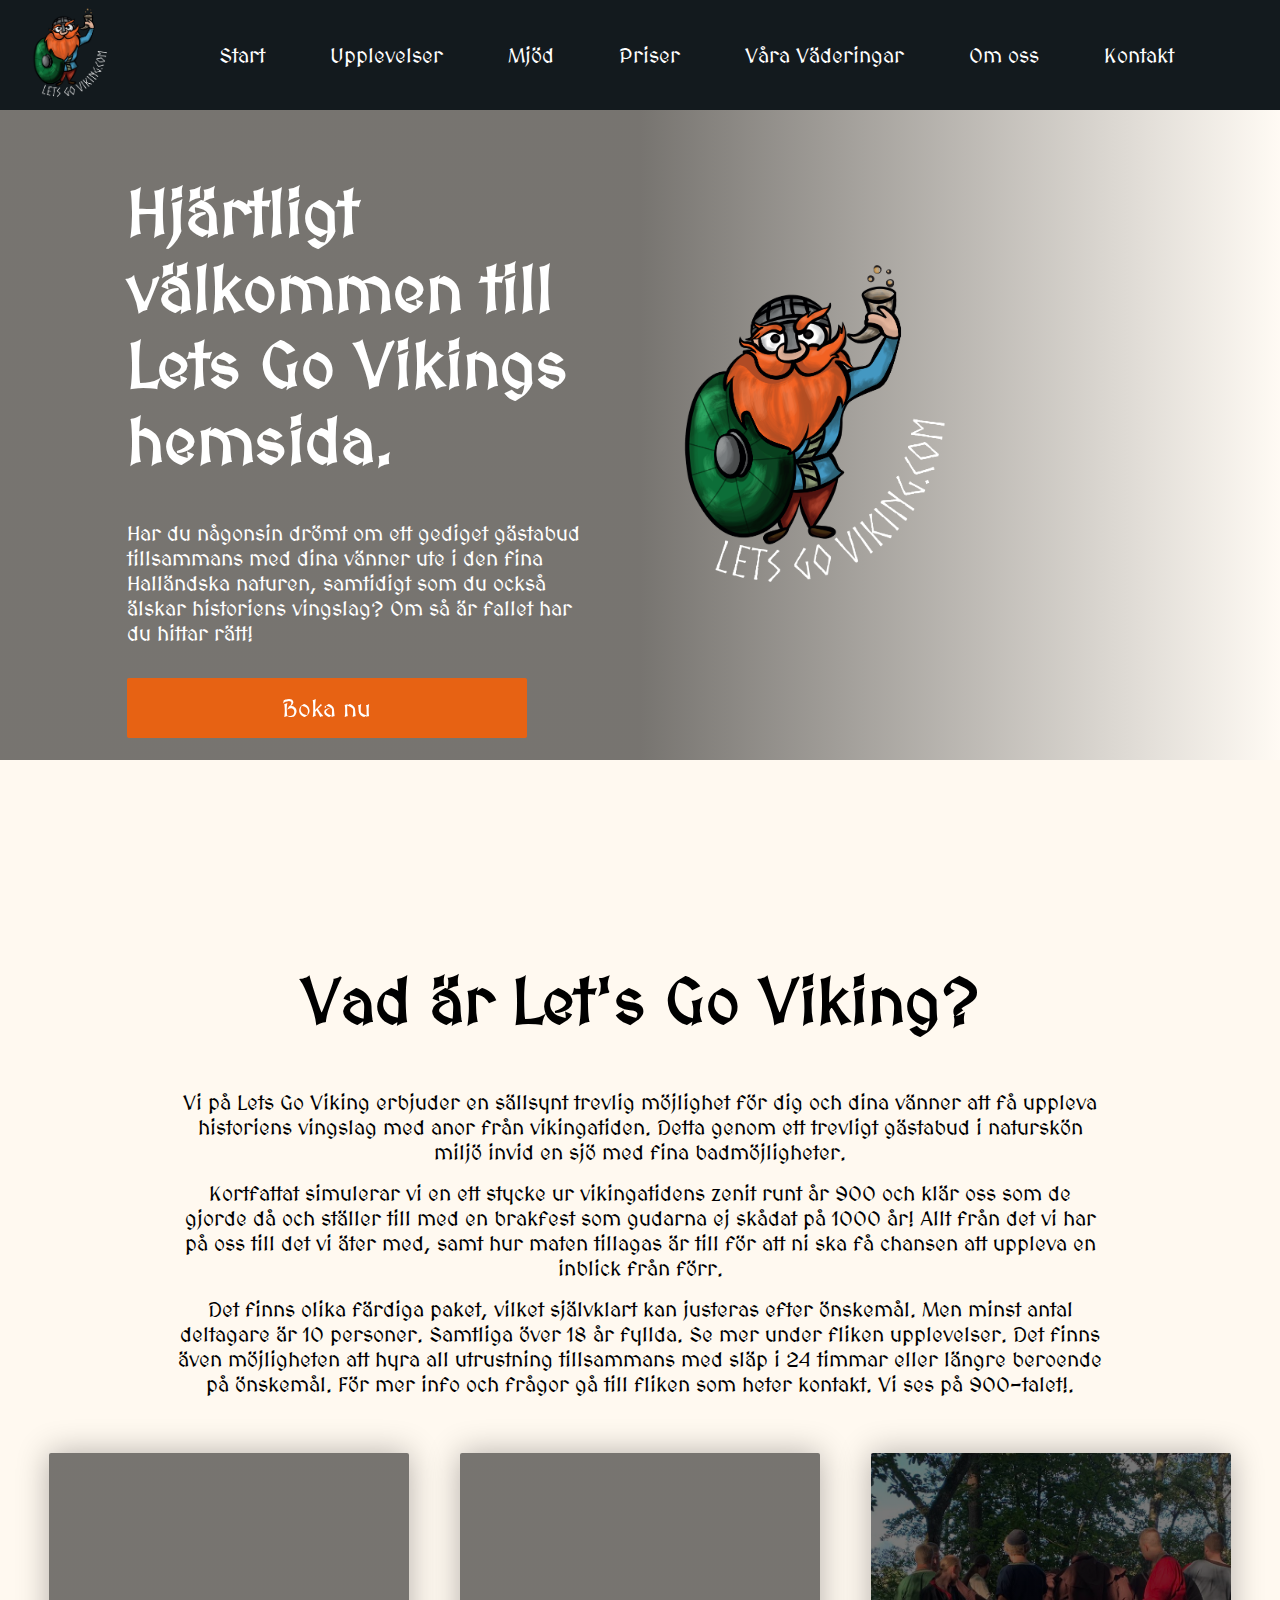
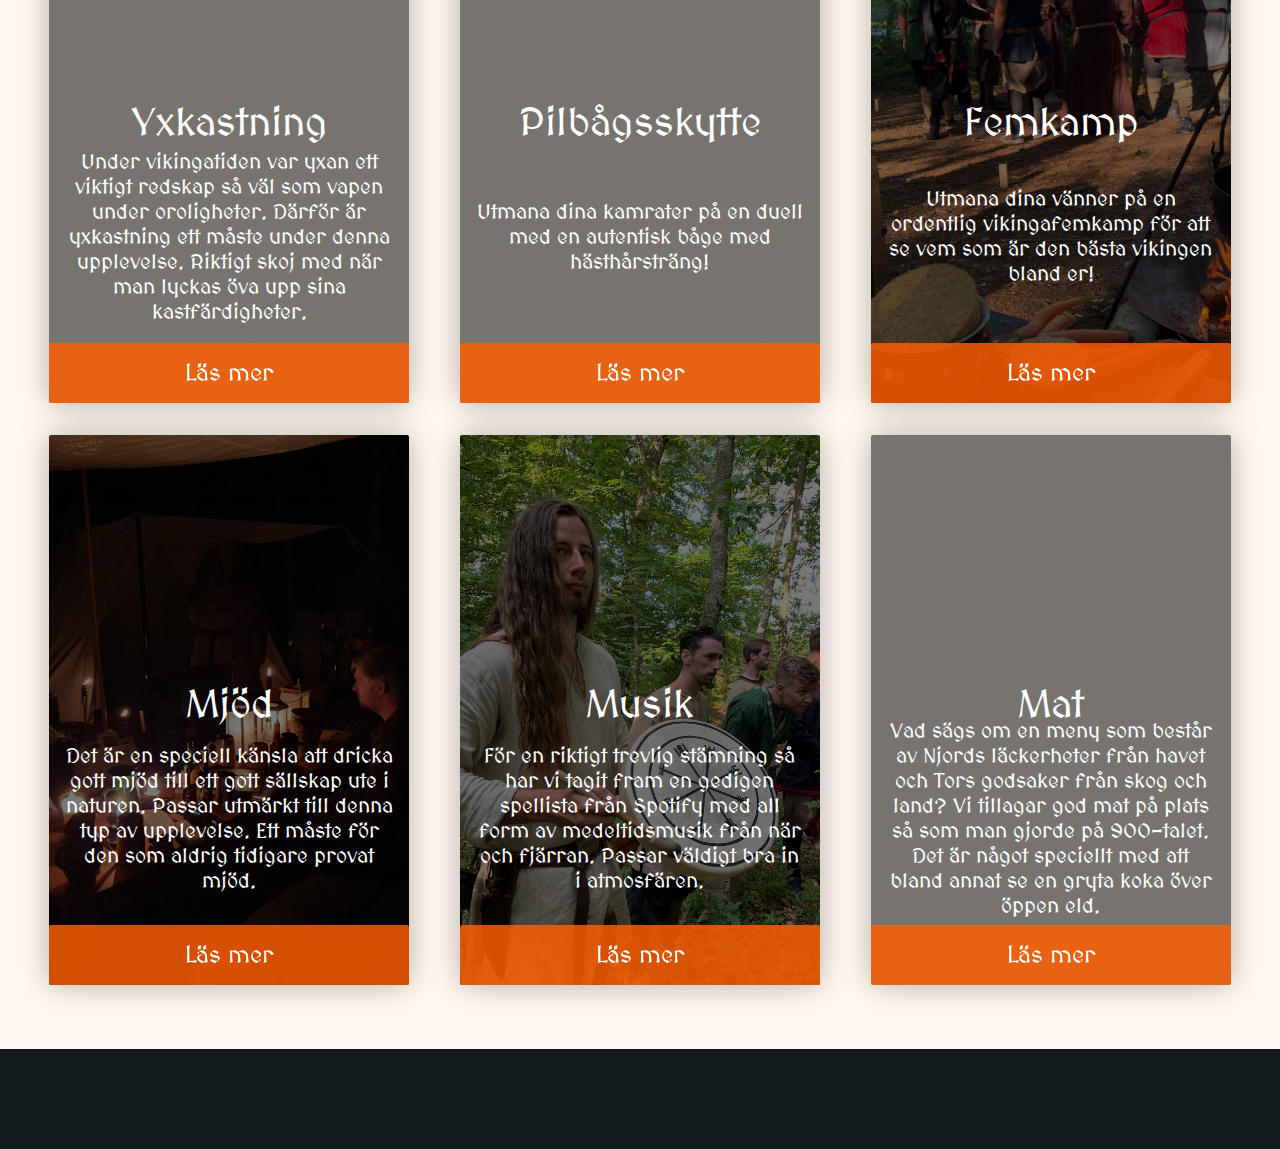
==== commit ec4eb122: "smaller images" ====
--- a/index.html
+++ b/index.html
@@ -3,7 +3,7 @@
 <head>
     <meta charset="UTF-8">
     <meta http-equiv="X-UA-Compatible" content="IE=edge">
-    <meta name="viewport" content="width=device-width, initial-scale=1.0">
+    <meta name="viewport" content="width=device-width, initial-scale=1.0, maximum-scale=1.0, user-scalable=0">
     <link rel="preconnect" href="https://fonts.gstatic.com">
     <link href="https://fonts.googleapis.com/css2?family=Oldenburg&display=swap" rel="stylesheet">
     <link rel="stylesheet" type="text/css" href="//fonts.googleapis.com/css?family=MedievalSharp">
--- a/style.css
+++ b/style.css
@@ -130,8 +130,8 @@
 }
 
 header img{
-    width: 100px;
-    margin-left: 1rem;
+    width: 80px;
+    margin-left: 2rem;
 }
 
 header nav {
@@ -273,37 +273,37 @@
 }
 
 .card.yxkastning{
-    background:linear-gradient(0deg, #00000088 100%, #ffffff44 10%), url("img/images/yxkastning.jpg");
+    background:linear-gradient(0deg, #00000088 100%, #ffffff44 10%), url("img/images/yxkastning_1.jpg");
     background-position: center;
     background-size: cover;
 }
 
 .card.pilbagsskytte{
-    background:linear-gradient(0deg, #00000088 100%, #ffffff44 10%), url("img/images/pilbagsskytte.jpg");
+    background:linear-gradient(0deg, #00000088 100%, #ffffff44 10%), url("img/images/pilbagsskytte_1.jpg");
     background-position: center;
     background-size: cover;
 }
 
 .card.femkamp{
-    background:linear-gradient(0deg, #00000088 100%, #ffffff44 10%), url("img/images/femkamp.JPEG");
+    background:linear-gradient(0deg, #00000088 100%, #ffffff44 10%), url("img/images/femkamp_1.jpg");
     background-position: center;
     background-size: cover;
 }
 
 .card.mjod{
-    background:linear-gradient(0deg, #00000088 100%, #ffffff44 10%), url("img/images/mjod.jpg");
+    background:linear-gradient(0deg, #00000088 100%, #ffffff44 10%), url("img/images/mjod_1.jpg");
     background-position: center;
     background-size: cover;
 }
 
 .card.musik{
-    background:linear-gradient(0deg, #00000088 100%, #ffffff44 10%), url("img/images/musik.jpg");
+    background:linear-gradient(0deg, #00000088 100%, #ffffff44 10%), url("img/images/musik_1.jpg");
     background-position: center;
     background-size: cover;
 }
 
 .card.mat{
-    background:linear-gradient(0deg, #00000088 100%, #ffffff44 10%), url("img/images/mat.jpg");
+    background:linear-gradient(0deg, #00000088 100%, #ffffff44 10%), url("img/images/mat_1.jpg");
     background-position: center;
     background-size: cover;
 }
@@ -348,6 +348,67 @@
     min-height: 220px;
     gap: 3rem;
 }
+
+.upplevelseImg{
+    display: flex;
+    /* max-width: 100%; */
+    /* max-height: 150px; */
+    flex-wrap: wrap;
+    margin-left: 13rem;
+    align-items:center;
+    overflow: hidden;
+    gap: 0.5rem;
+}
+
+.upplevelseImg img{
+    /* max-width: 200px; */
+    /* width: 14%; */
+    height: 150px;
+    object-fit:cover;
+    /* max-height: 200px; */
+    transition: all 0.5s;
+    border-radius: 2x;
+
+}
+
+.upplevelseImg img:hover{
+    transform: scale(1.2);
+    overflow: visible;
+}
+
+
+.module{
+    display: none;
+    flex-direction: column;
+    width: 50%;
+    height: 70%;
+    z-index: 9;
+    align-self: center;
+    top: 15%;
+    position:fixed;
+    background-color: rgba(0, 0, 0, 0.897);
+    background-image: url("img/images/musik.jpg");
+    background-size: contain;
+    background-repeat: no-repeat;
+    background-position: center;
+    border-radius: 5px;
+}
+
+.arrows{
+    display: flex;
+    justify-content: center;
+    align-items: flex-end;
+    height: 100%;
+}
+
+.module img{
+    height: 50px;
+    width: 50px;
+    margin: 1rem;
+    border-radius: 50%;
+    background-color: rgba(0, 0, 0, 0.685);
+}
+
 
 .upplevelse img{
     width: 150px;
@@ -425,7 +486,7 @@
 
 footer{
     width: 100%;
-    height: 300px;
+    height: 100px;
     background-color: var(--menuColor);
     margin-top: 2rem;
     display: flex;
@@ -441,6 +502,8 @@
         font-variant: normal;
         font-weight: 700; 
     }
+
+    
     
     p {
         font-size: 1.3rem; 
@@ -451,8 +514,11 @@
     }
     
     header{
-        justify-content: flex-start;
-        gap: 1rem;
+        justify-content: space-between;
+    }
+
+    header img{
+        margin-right: 1.5rem;
     }
     
     header nav{
@@ -489,9 +555,61 @@
         flex-basis: 100%;
     }
 
+    .card h3, p{
+        margin: 40px 0;
+    }
+
     .uppleverser{
         padding-left: 0;
-        padding-right: 0;
+        padding-right: 0;   
+    }
+
+    .upplevelseImg{
+        display: flex;
+        flex-wrap: wrap;
+        margin-left: 1rem;
+        margin-right: 1rem;
+        align-items:center;
+        overflow: hidden;
+        gap: 0.5rem;
+    }
+    
+    .upplevelseImg img{
+        flex: 10%;
+        height: 150px;
+        width: 100px;
+        object-fit:cover;
+        transition: all 0.5s;
+        border-radius: 2px;
+    
+    }
+
+    .module{
+        width: 100%;
+        height: 100%;
+        top: 0;
+        border-radius: 0px;
+    }
+    
+    .arrows{
+        display: flex;
+        justify-content: center;
+        align-items: flex-end;
+        height: 100%;
+    }
+    
+    .module img{
+        height: 50px;
+        width: 50px;
+        margin: 1rem;
+        border-radius: 50%;
+        background-color: rgba(0, 0, 0, 0.685);
+    }
+
+    .upplevelseInfo p{
+        margin-left: 1rem;
+        margin-right: 1rem;
+        text-align: center;
     }
 
     .upplevelse{
@@ -512,6 +630,11 @@
         width: 100%;
     }
 
+    .whatIs p{
+        padding-left: 0;
+        padding-right: 0;
+    }
+
     .whatIs img{
         width: 100%;
         margin-bottom: 2rem;
@@ -519,4 +642,5 @@
 
     
 
-}+}
+
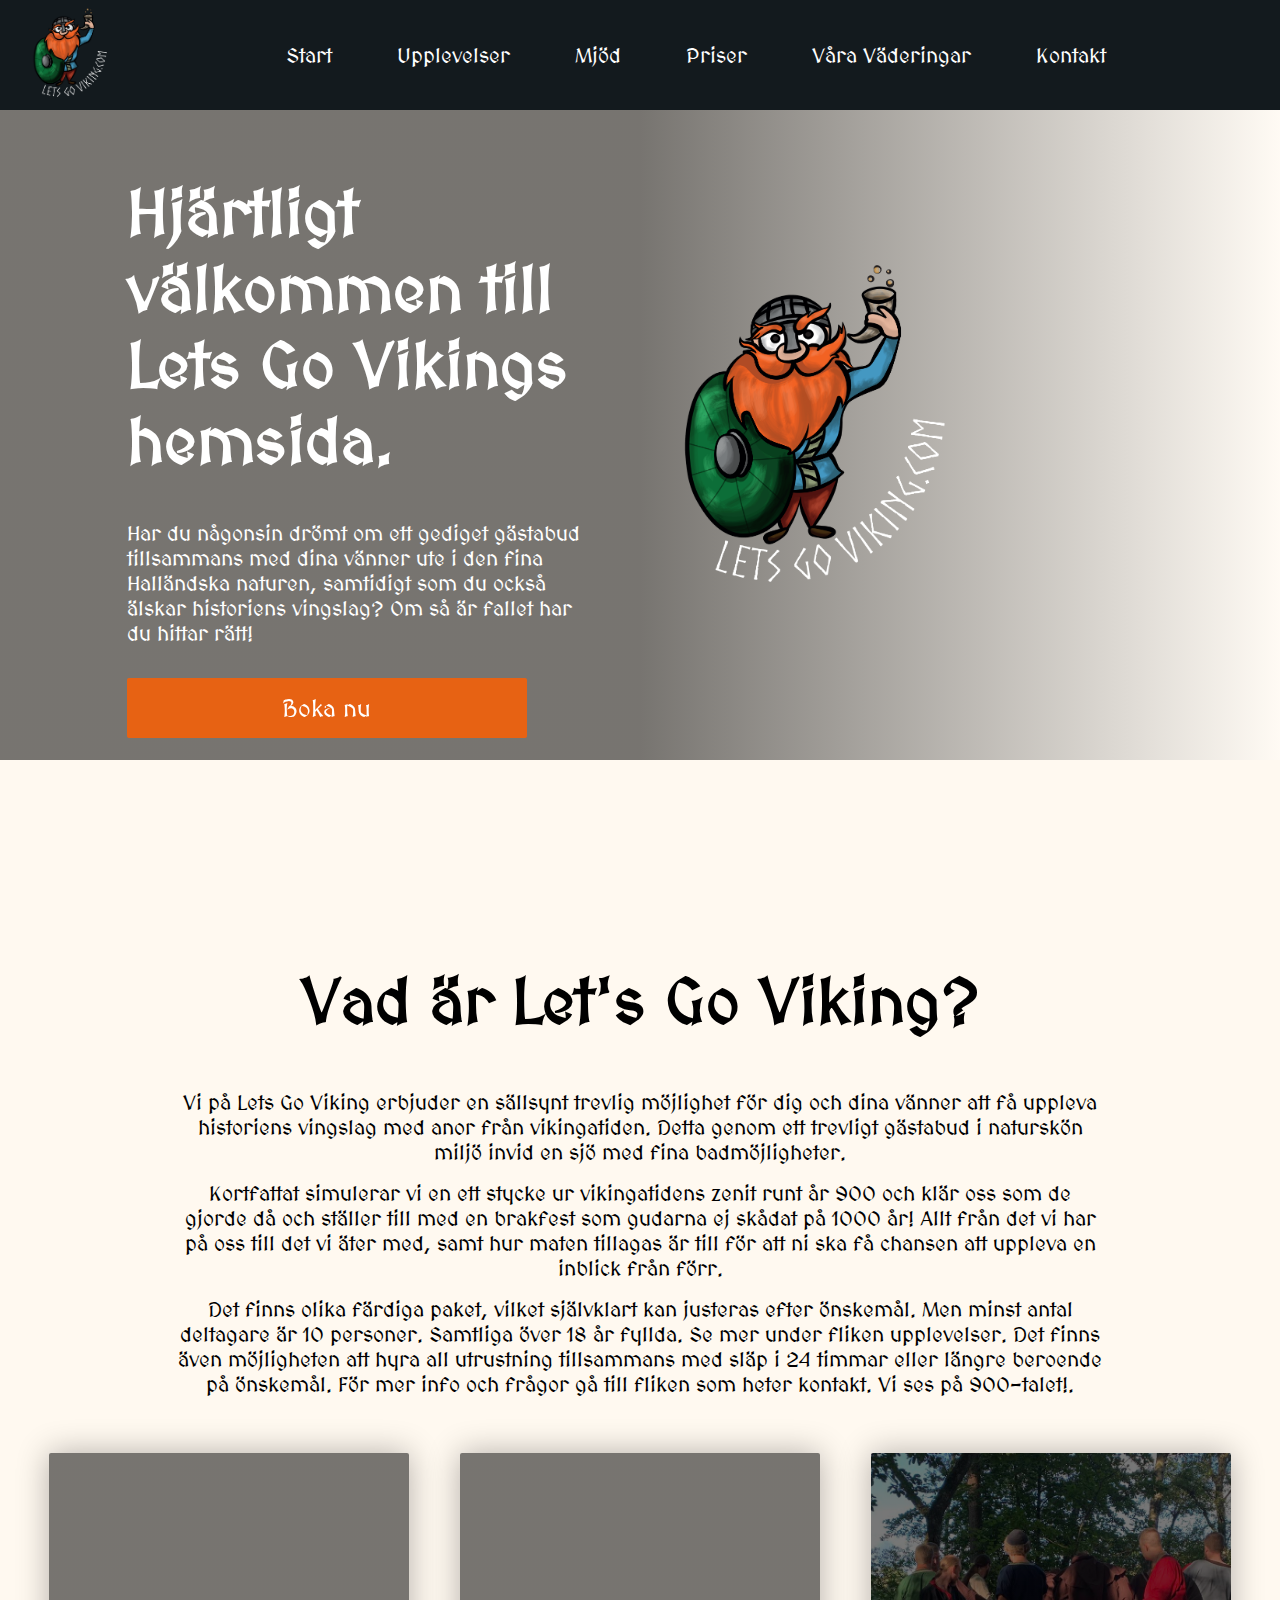
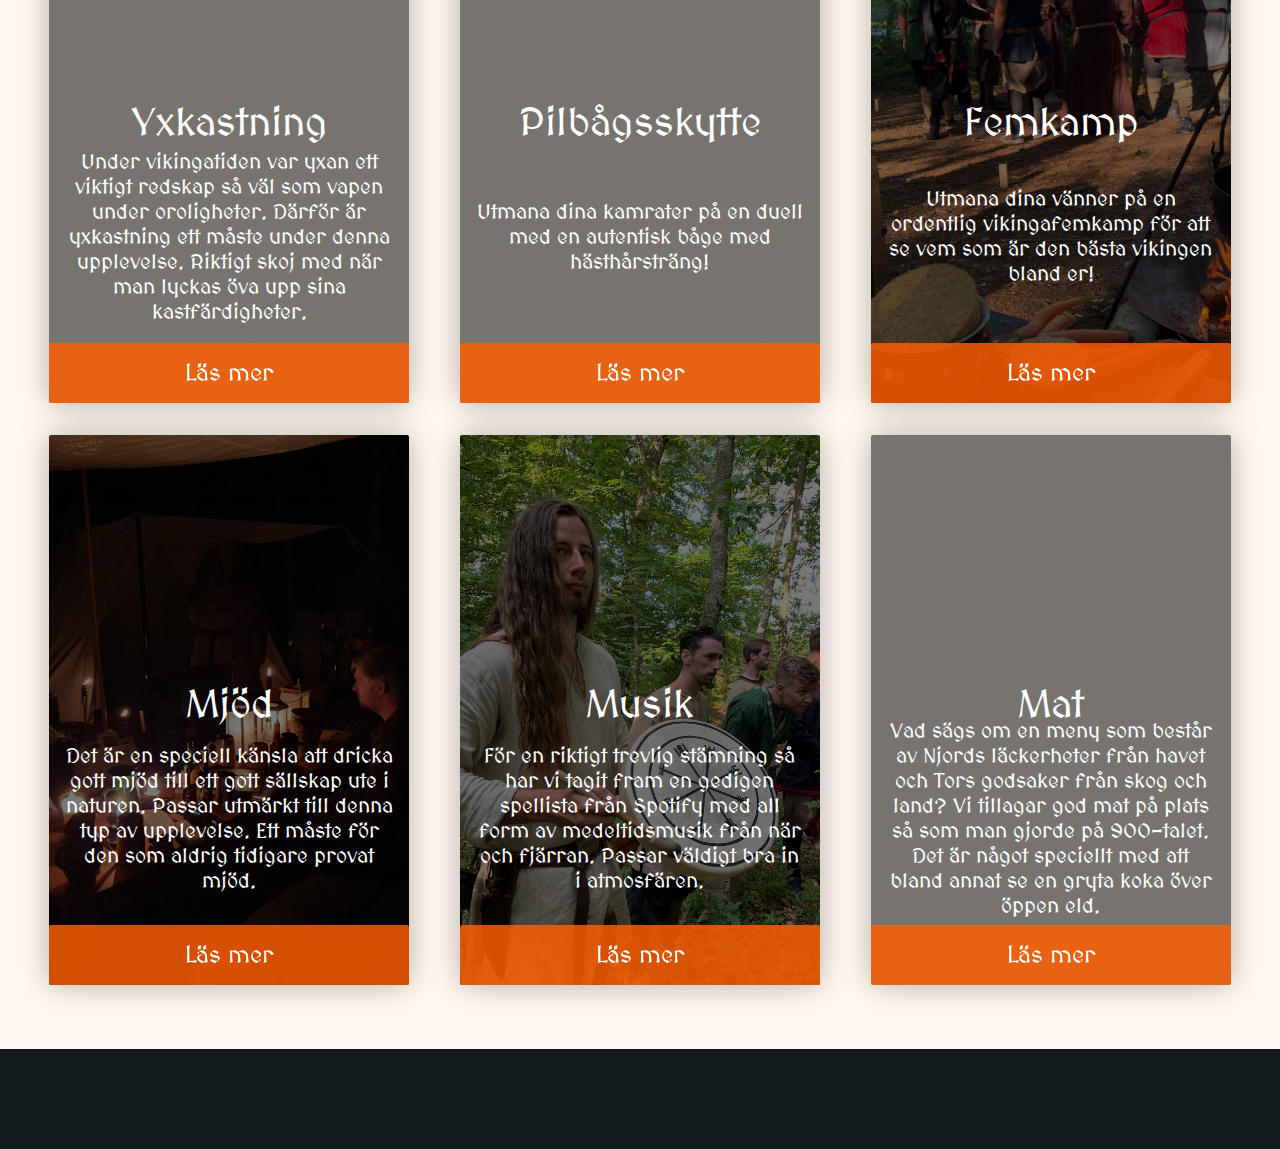
==== commit ad8d1dae: "mail fix" ====
--- a/index.html
+++ b/index.html
@@ -24,8 +24,8 @@
             <hr/>
             <a href="vaderingar.html">Våra Väderingar</a>
             <hr/>
-            <a href="om_oss.html">Om oss</a>
-            <hr/>
+            <!-- <a href="om_oss.html">Om oss</a>
+            <hr/> -->
             <a href="kontakt.html">Kontakt</a>
             <hr/>
     </section>
@@ -39,7 +39,7 @@
             <a href="mjod.html">Mjöd</a>
             <a href="priser.html">Priser</a>
             <a href="vaderingar.html">Våra Väderingar</a>
-            <a href="om_oss.html">Om oss</a>
+            <!-- <a href="om_oss.html">Om oss</a> -->
             <a href="kontakt.html">Kontakt</a>
         </nav>
     </header>
